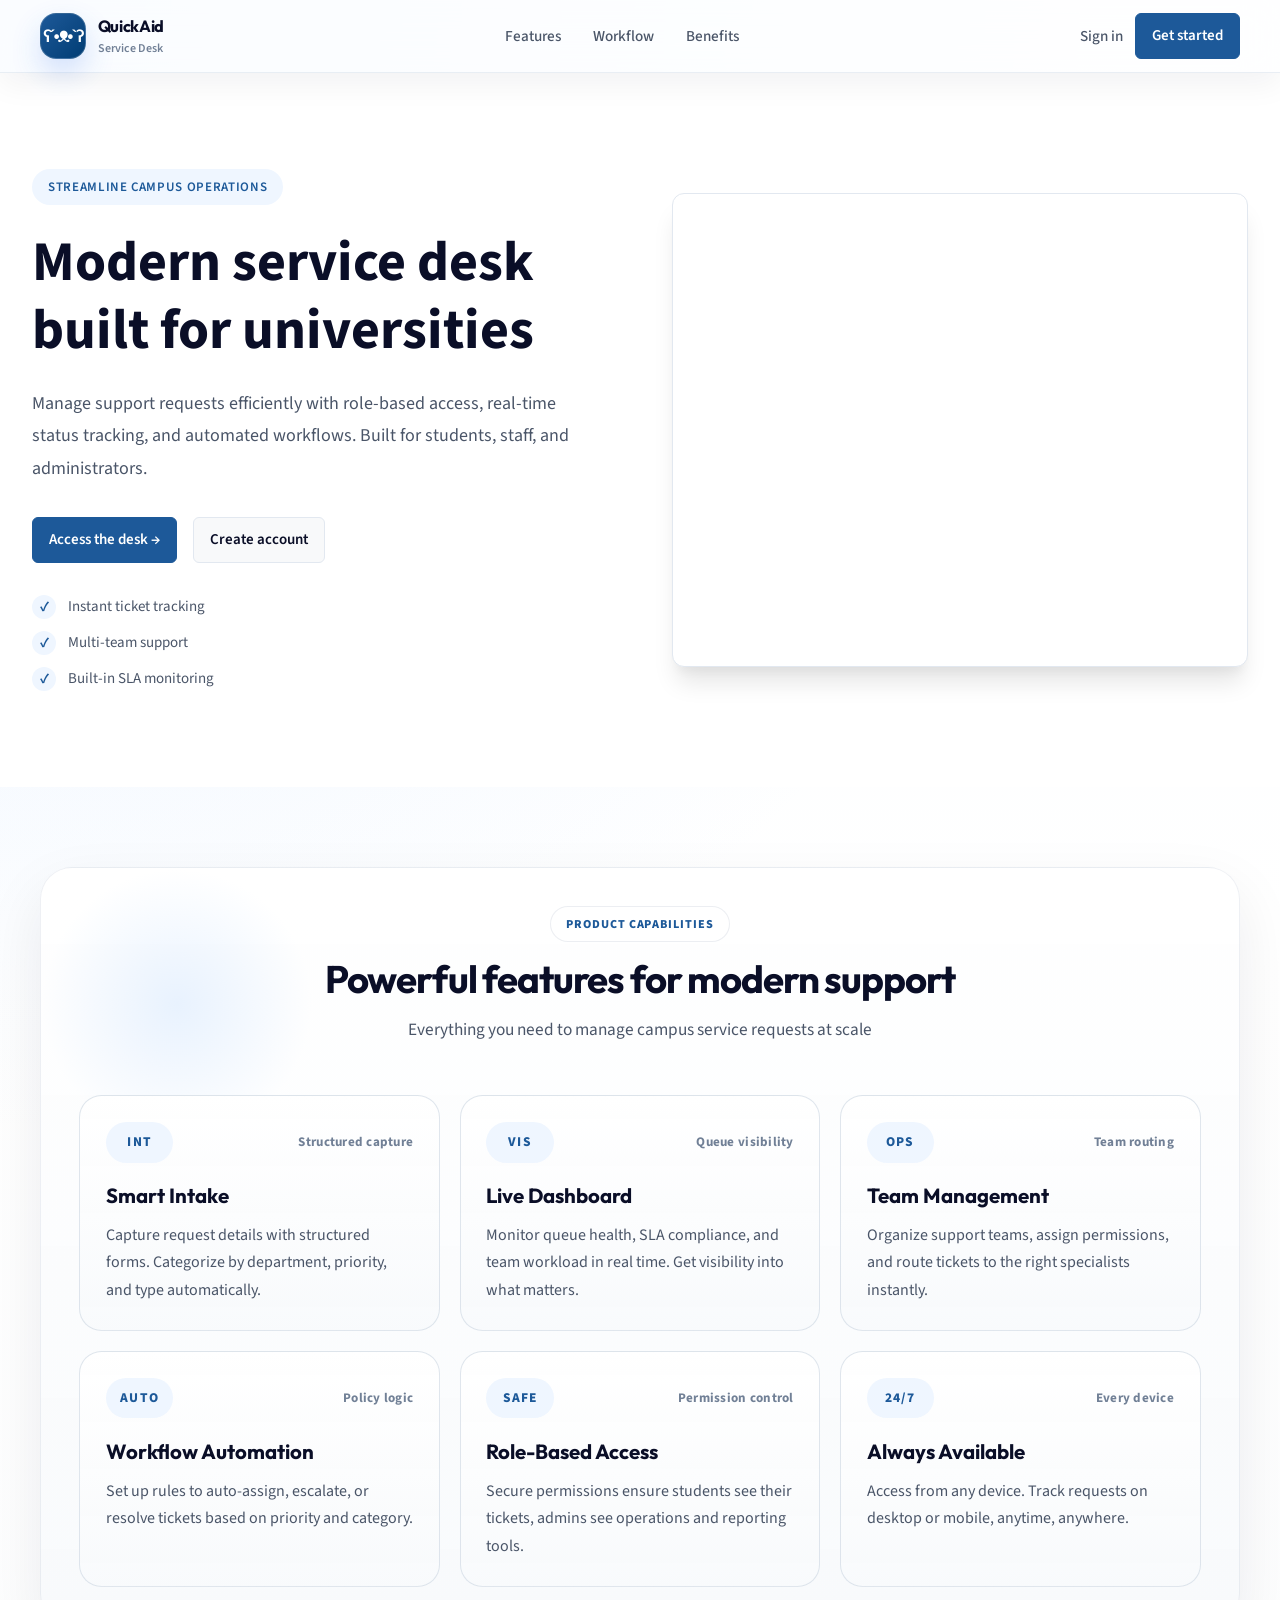
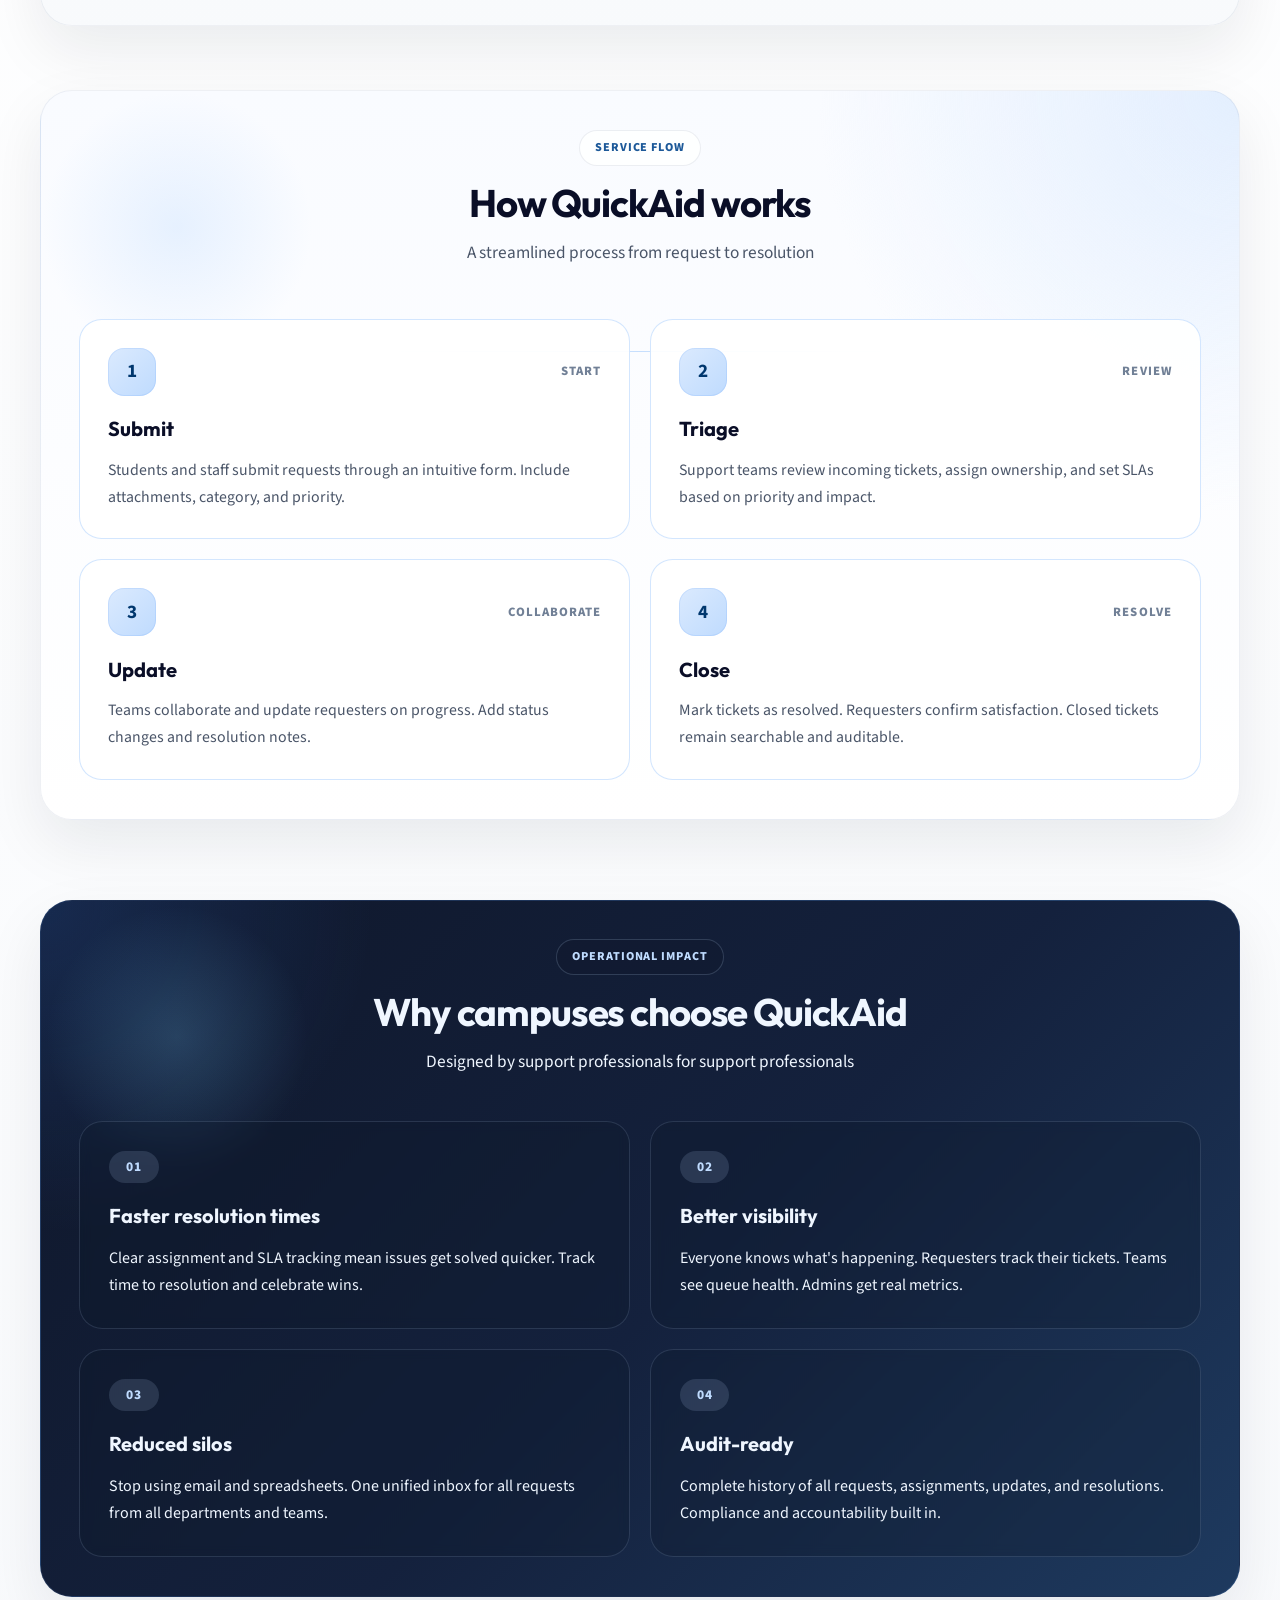
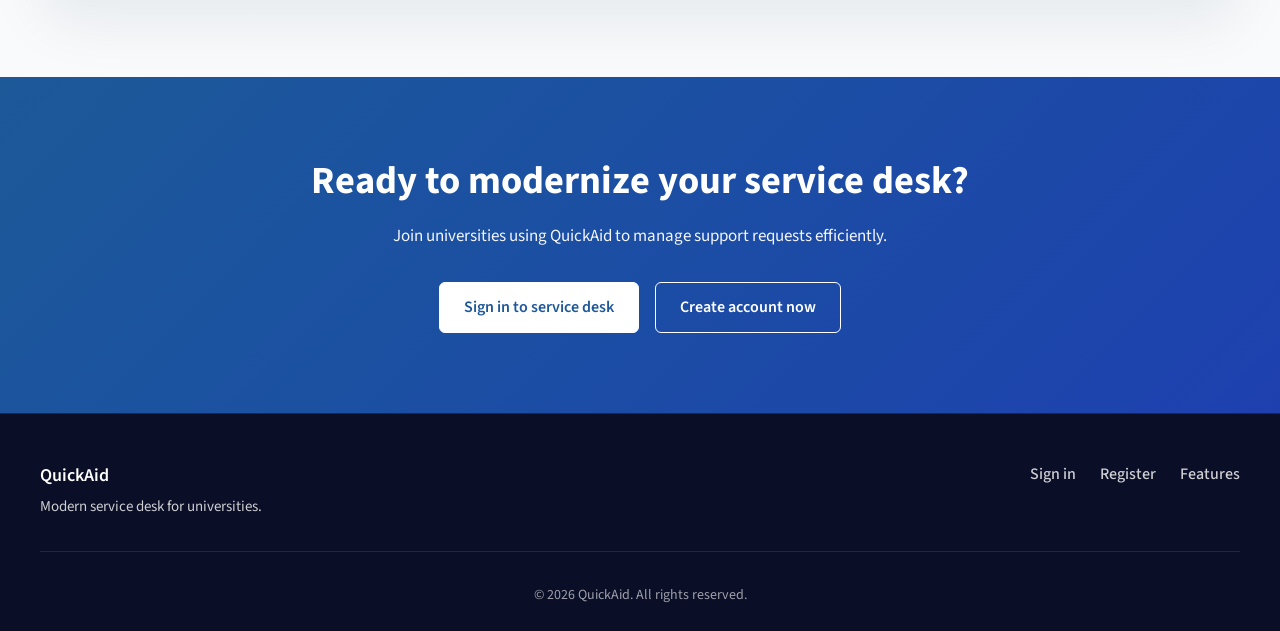
==== frontend/index.html @ eb3c0929 "- Centralized the app branding around one shared bear icon - enhance home UI" ====
<!doctype html>
<html lang="en">
  <head>
    <meta charset="UTF-8" />
    <meta name="viewport" content="width=device-width, initial-scale=1.0" />
    <meta name="description" content="QuickAid - Modern campus service desk platform for request management and support operations." />
    <title>QuickAid - Campus Service Desk Platform</title>
    <link rel="preconnect" href="https://fonts.googleapis.com" />
    <link rel="preconnect" href="https://fonts.gstatic.com" crossorigin />
    <link
      href="https://fonts.googleapis.com/css2?family=Outfit:wght@500;600;700;800&family=Source+Sans+3:wght@400;500;600;700&display=swap"
      rel="stylesheet"
    />
    <link rel="stylesheet" href="./branding.css" />
    <link rel="stylesheet" href="./home.css" />
    <script src="./branding.js" defer></script>
  </head>
  <body class="home-page">
    <a class="skip-link" href="#main-content">Skip to main content</a>

    <header class="home-header">
      <a class="home-brand" href="./index.html" aria-label="QuickAid home">
        <span class="home-logo brand-icon" data-brand-icon aria-hidden="true"></span>
        <div class="brand-text">
          <strong>QuickAid</strong>
          <small>Service Desk</small>
        </div>
      </a>
      <nav class="home-nav" aria-label="Primary navigation">
        <a href="#features">Features</a>
        <a href="#workflow">Workflow</a>
        <a href="#benefits">Benefits</a>
      </nav>
      <div class="home-actions">
        <a class="home-link" href="./login.html">Sign in</a>
        <a class="home-button primary" href="./register.html">Get started</a>
      </div>
    </header>

    <main id="main-content">
      <section class="home-hero">
        <div class="hero-copy">
          <div class="hero-badge">Streamline Campus Operations</div>
          <h1>Modern service desk built for universities</h1>
          <p class="hero-lede">
            Manage support requests efficiently with role-based access, real-time status tracking, and automated workflows. Built for students, staff, and administrators.
          </p>
          <div class="hero-actions">
            <a class="home-button primary" href="./login.html">Access the desk &rarr;</a>
            <a class="home-button secondary" href="./register.html">Create account</a>
          </div>
          <div class="hero-features">
            <div class="feature-chip">
              <span class="chip-icon">&#10003;</span>
              <span>Instant ticket tracking</span>
            </div>
            <div class="feature-chip">
              <span class="chip-icon">&#10003;</span>
              <span>Multi-team support</span>
            </div>
            <div class="feature-chip">
              <span class="chip-icon">&#10003;</span>
              <span>Built-in SLA monitoring</span>
            </div>
          </div>
        </div>

        <div class="hero-visual">
          <div class="dashboard-card" aria-label="QuickAid system introduction">
            <div class="flash-card-stack">
              <article class="flash-card-panel">
                <div class="card-header">
                  <div class="dots">
                    <span></span>
                    <span></span>
                    <span></span>
                  </div>
                  <h3>My Ticket Summary</h3>
                </div>
                <div class="card-body page-summary">
                  <div class="summary-sidebar">
                    <span class="summary-brand-dot"></span>
                    <span class="summary-nav active"></span>
                    <span class="summary-nav"></span>
                    <span class="summary-nav short"></span>
                  </div>
                  <div class="summary-content">
                    <div class="summary-topbar">
                      <div>
                        <span class="summary-kicker">Student panel</span>
                        <strong>My Tickets</strong>
                      </div>
                      <span class="summary-action">+ New Ticket</span>
                    </div>
                    <div class="summary-metrics">
                      <span><b>3</b> Open</span>
                      <span><b>2</b> In Progress</span>
                      <span><b>8</b> Resolved</span>
                    </div>
                    <div class="summary-track-form">
                      <span>student@email.edu</span>
                      <strong>Find Tickets</strong>
                    </div>
                    <div class="summary-filter-row">
                      <span class="summary-search">Search tickets</span>
                      <span class="summary-select">All Categories</span>
                    </div>
                    <div class="summary-tabs">
                      <span class="active">All</span>
                      <span>Open</span>
                      <span>Resolved</span>
                    </div>
                    <div class="summary-split">
                      <div class="summary-list">
                        <div class="summary-ticket active">
                          <span class="ticket-code">QKA-2026-104</span>
                          <strong>Portal login issue</strong>
                          <small>IT Support &middot; High priority</small>
                        </div>
                        <div class="summary-ticket">
                          <span class="ticket-code">QKA-2026-098</span>
                          <strong>Air conditioner not cooling</strong>
                          <small>Operations &middot; In progress</small>
                        </div>
                      </div>
                      <div class="summary-detail">
                        <span class="detail-pill">In Progress</span>
                        <strong>Assigned to IT Support</strong>
                        <div class="detail-progress" aria-hidden="true">
                          <span></span>
                        </div>
                        <div class="detail-meta-preview">
                          <span>Category: IT</span>
                          <span>Updated: Today</span>
                          <span>Priority: High</span>
                        </div>
                      </div>
                    </div>
                  </div>
                </div>
              </article>

              <article class="flash-card-panel">
                <div class="card-header">
                  <div class="dots">
                    <span></span>
                    <span></span>
                    <span></span>
                  </div>
                  <h3>Submit Ticket</h3>
                </div>
                <div class="card-body page-summary submit-summary">
                  <div class="summary-sidebar">
                    <span class="summary-brand-dot"></span>
                    <span class="summary-nav"></span>
                    <span class="summary-nav active"></span>
                    <span class="summary-nav short"></span>
                  </div>
                  <div class="summary-content">
                    <div class="summary-topbar">
                      <div>
                        <span class="summary-kicker">Ticket form</span>
                        <strong>Report a Campus Issue</strong>
                      </div>
                      <span class="summary-action">Draft saved</span>
                    </div>
                    <div class="form-preview-grid">
                      <span class="form-field has-value">Category <b>IT</b></span>
                      <span class="form-field has-value">Request by <b>Student</b></span>
                      <span class="form-field wide has-line">Subject</span>
                      <span class="form-field textarea has-lines">Description</span>
                    </div>
                    <div class="upload-preview">
                      <span class="upload-icon"></span>
                      <div>
                        <strong>Attach image</strong>
                        <p>PNG, JPG, GIF, or WEBP up to 1MB</p>
                      </div>
                    </div>
                    <div class="summary-submit-row">
                      <span>Priority is assigned by admin triage.</span>
                      <strong>Create Ticket</strong>
                    </div>
                  </div>
                </div>
              </article>

              <article class="flash-card-panel">
                <div class="card-header">
                  <div class="dots">
                    <span></span>
                    <span></span>
                    <span></span>
                  </div>
                  <h3>Admin Overview</h3>
                </div>
                <div class="card-body page-summary admin-summary">
                  <div class="summary-sidebar">
                    <span class="summary-brand-dot admin"></span>
                    <span class="summary-nav active"></span>
                    <span class="summary-nav"></span>
                    <span class="summary-nav short"></span>
                  </div>
                  <div class="summary-content">
                    <div class="summary-topbar">
                      <div>
                        <span class="summary-kicker">Admin panel</span>
                        <strong>Operations Overview</strong>
                      </div>
                      <span class="summary-action">Export CSV</span>
                    </div>
                    <div class="summary-metrics admin">
                      <span><b>24</b> Total</span>
                      <span><b>7</b> Urgent</span>
                      <span><b>12</b> Assigned</span>
                    </div>
                    <div class="summary-visual-grid admin-visuals">
                      <div class="visual-widget status-ring" aria-hidden="true">
                        <span></span>
                      </div>
                      <div class="visual-widget activity-bars" aria-hidden="true">
                        <span style="height: 42%"></span>
                        <span style="height: 68%"></span>
                        <span style="height: 54%"></span>
                        <span style="height: 84%"></span>
                        <span style="height: 38%"></span>
                      </div>
                    </div>
                    <div class="admin-chart-row" aria-hidden="true">
                      <span style="width: 72%"></span>
                      <span style="width: 48%"></span>
                      <span style="width: 86%"></span>
                    </div>
                    <div class="admin-board">
                      <div class="admin-column">
                        <span>Queue</span>
                        <strong>Portal access blocked</strong>
                        <small>Requester &middot; IT &middot; High</small>
                      </div>
                      <div class="admin-column">
                        <span>Assignment</span>
                        <strong>Operations Team</strong>
                        <small>Facilities &middot; Medium</small>
                      </div>
                      <div class="admin-column">
                        <span>Status</span>
                        <strong>Resolved today</strong>
                        <small>Finance &middot; Closed</small>
                      </div>
                    </div>
                    <div class="admin-footer-preview">
                      <span>Priority triage</span>
                      <span>Team routing</span>
                      <span>Status updates</span>
                    </div>
                  </div>
                </div>
              </article>
            </div>
          </div>
        </div>
      </section>

      <section class="features-section" id="features">
        <div class="section-shell">
          <div class="section-header">
            <span class="section-kicker">Product Capabilities</span>
            <h2>Powerful features for modern support</h2>
            <p>Everything you need to manage campus service requests at scale</p>
          </div>

          <div class="features-grid">
            <article class="feature-card">
              <div class="feature-card-top">
                <span class="feature-icon" aria-hidden="true">INT</span>
                <span class="feature-meta">Structured capture</span>
              </div>
              <h3>Smart Intake</h3>
              <p>Capture request details with structured forms. Categorize by department, priority, and type automatically.</p>
            </article>
            <article class="feature-card">
              <div class="feature-card-top">
                <span class="feature-icon" aria-hidden="true">VIS</span>
                <span class="feature-meta">Queue visibility</span>
              </div>
              <h3>Live Dashboard</h3>
              <p>Monitor queue health, SLA compliance, and team workload in real time. Get visibility into what matters.</p>
            </article>
            <article class="feature-card">
              <div class="feature-card-top">
                <span class="feature-icon" aria-hidden="true">OPS</span>
                <span class="feature-meta">Team routing</span>
              </div>
              <h3>Team Management</h3>
              <p>Organize support teams, assign permissions, and route tickets to the right specialists instantly.</p>
            </article>
            <article class="feature-card">
              <div class="feature-card-top">
                <span class="feature-icon" aria-hidden="true">AUTO</span>
                <span class="feature-meta">Policy logic</span>
              </div>
              <h3>Workflow Automation</h3>
              <p>Set up rules to auto-assign, escalate, or resolve tickets based on priority and category.</p>
            </article>
            <article class="feature-card">
              <div class="feature-card-top">
                <span class="feature-icon" aria-hidden="true">SAFE</span>
                <span class="feature-meta">Permission control</span>
              </div>
              <h3>Role-Based Access</h3>
              <p>Secure permissions ensure students see their tickets, admins see operations and reporting tools.</p>
            </article>
            <article class="feature-card">
              <div class="feature-card-top">
                <span class="feature-icon" aria-hidden="true">24/7</span>
                <span class="feature-meta">Every device</span>
              </div>
              <h3>Always Available</h3>
              <p>Access from any device. Track requests on desktop or mobile, anytime, anywhere.</p>
            </article>
          </div>
        </div>
      </section>

      <section class="workflow-section" id="workflow">
        <div class="section-shell section-shell-bright">
          <div class="section-header">
            <span class="section-kicker">Service Flow</span>
            <h2>How QuickAid works</h2>
            <p>A streamlined process from request to resolution</p>
          </div>

          <div class="workflow-grid">
            <article class="workflow-step">
              <div class="workflow-step-top">
                <div class="step-number">1</div>
                <span class="step-kicker">Start</span>
              </div>
              <h3>Submit</h3>
              <p>Students and staff submit requests through an intuitive form. Include attachments, category, and priority.</p>
            </article>
            <article class="workflow-step">
              <div class="workflow-step-top">
                <div class="step-number">2</div>
                <span class="step-kicker">Review</span>
              </div>
              <h3>Triage</h3>
              <p>Support teams review incoming tickets, assign ownership, and set SLAs based on priority and impact.</p>
            </article>
            <article class="workflow-step">
              <div class="workflow-step-top">
                <div class="step-number">3</div>
                <span class="step-kicker">Collaborate</span>
              </div>
              <h3>Update</h3>
              <p>Teams collaborate and update requesters on progress. Add status changes and resolution notes.</p>
            </article>
            <article class="workflow-step">
              <div class="workflow-step-top">
                <div class="step-number">4</div>
                <span class="step-kicker">Resolve</span>
              </div>
              <h3>Close</h3>
              <p>Mark tickets as resolved. Requesters confirm satisfaction. Closed tickets remain searchable and auditable.</p>
            </article>
          </div>
        </div>
      </section>

      <section class="benefits-section" id="benefits">
        <div class="section-shell section-shell-dark">
          <div class="section-header benefits-header">
            <span class="section-kicker">Operational Impact</span>
            <h2>Why campuses choose QuickAid</h2>
            <p>Designed by support professionals for support professionals</p>
          </div>

          <div class="benefits-grid">
            <article class="benefit-item">
              <span class="benefit-marker">01</span>
              <h3>Faster resolution times</h3>
              <p>Clear assignment and SLA tracking mean issues get solved quicker. Track time to resolution and celebrate wins.</p>
            </article>
            <article class="benefit-item">
              <span class="benefit-marker">02</span>
              <h3>Better visibility</h3>
              <p>Everyone knows what&apos;s happening. Requesters track their tickets. Teams see queue health. Admins get real metrics.</p>
            </article>
            <article class="benefit-item">
              <span class="benefit-marker">03</span>
              <h3>Reduced silos</h3>
              <p>Stop using email and spreadsheets. One unified inbox for all requests from all departments and teams.</p>
            </article>
            <article class="benefit-item">
              <span class="benefit-marker">04</span>
              <h3>Audit-ready</h3>
              <p>Complete history of all requests, assignments, updates, and resolutions. Compliance and accountability built in.</p>
            </article>
          </div>
        </div>
      </section>

      <section class="cta-section">
        <div class="cta-content">
          <h2>Ready to modernize your service desk?</h2>
          <p>Join universities using QuickAid to manage support requests efficiently.</p>
          <div class="cta-actions">
            <a class="home-button primary large" href="./login.html">Sign in to service desk</a>
            <a class="home-button secondary large" href="./register.html">Create account now</a>
          </div>
        </div>
      </section>
    </main>

    <footer class="home-footer">
      <div class="footer-content">
        <div class="footer-brand">
          <strong>QuickAid</strong>
          <p>Modern service desk for universities.</p>
        </div>
        <div class="footer-links">
          <a href="./login.html">Sign in</a>
          <a href="./register.html">Register</a>
          <a href="#features">Features</a>
        </div>
      </div>
      <div class="footer-bottom">
        <p>&copy; 2026 QuickAid. All rights reserved.</p>
      </div>
    </footer>
  </body>
</html>
---- frontend/branding.css ----
:root {
  --brand-icon-box-size: 2.75rem;
  --brand-icon-radius: 0.95rem;
  --brand-icon-padding-inline: 0.34rem;
  --brand-icon-glyph-size: 1.02rem;
  --brand-icon-letter-spacing: -0.09em;
  --brand-icon-background: linear-gradient(135deg, oklch(46% 0.12 253) 0%, oklch(36% 0.11 253) 100%);
  --brand-icon-color: #ffffff;
  --brand-icon-border: 1px solid rgba(255, 255, 255, 0.18);
  --brand-icon-shadow: 0 14px 30px rgba(37, 99, 235, 0.2);
}

.brand-icon {
  width: var(--brand-icon-box-size);
  height: var(--brand-icon-box-size);
  min-width: var(--brand-icon-box-size);
  display: inline-flex;
  align-items: center;
  justify-content: center;
  padding-inline: var(--brand-icon-padding-inline);
  border-radius: var(--brand-icon-radius);
  border: var(--brand-icon-border);
  background: var(--brand-icon-background);
  box-shadow: var(--brand-icon-shadow);
  color: var(--brand-icon-color);
  font-family: "Segoe UI", "Trebuchet MS", sans-serif;
  font-size: var(--brand-icon-glyph-size);
  font-weight: 700;
  line-height: 1;
  letter-spacing: var(--brand-icon-letter-spacing);
  text-align: center;
  white-space: nowrap;
  user-select: none;
  flex-shrink: 0;
}
---- frontend/home.css ----
:root {
  --bg-primary: #ffffff;
  --bg-secondary: #f8f9fa;
  --bg-tertiary: #f0f1f3;
  --text-primary: #0a0e27;
  --text-secondary: #4a5568;
  --text-tertiary: #718096;
  --border-color: #e2e8f0;
  --primary: oklch(46% 0.12 253);
  --primary-dark: oklch(34% 0.11 253);
  --primary-light: #eff6ff;
  --success: #059669;
  --warning: #f59e0b;
  --error: #dc2626;
  --shadow-sm: 0 1px 2px 0 rgba(0, 0, 0, 0.05);
  --shadow-md: 0 4px 6px -1px rgba(0, 0, 0, 0.1), 0 2px 4px -1px rgba(0, 0, 0, 0.06);
  --shadow-lg: 0 10px 15px -3px rgba(0, 0, 0, 0.1), 0 4px 6px -2px rgba(0, 0, 0, 0.05);
  --shadow-xl: 0 20px 25px -5px rgba(0, 0, 0, 0.1), 0 10px 10px -5px rgba(0, 0, 0, 0.04);
  --section-shell-border: rgba(148, 163, 184, 0.16);
  --section-shell-shadow: 0 24px 60px rgba(15, 23, 42, 0.08);
  --spacing: 1rem;
}

* {
  margin: 0;
  padding: 0;
  box-sizing: border-box;
}

html {
  scroll-behavior: smooth;
  -webkit-font-smoothing: antialiased;
  -moz-osx-font-smoothing: grayscale;
}

body {
  font-family: "Source Sans 3", "Segoe UI", sans-serif;
  background:
    radial-gradient(circle at top left, rgba(191, 219, 254, 0.34), transparent 28%),
    linear-gradient(180deg, #f8fbff 0%, #ffffff 24%, #f7f9fc 100%);
  color: var(--text-primary);
  line-height: 1.6;
  overflow-x: hidden;
}

a {
  color: inherit;
  text-decoration: none;
}

/* Skip Link */
.skip-link {
  position: absolute;
  left: -999px;
  top: 0.75rem;
  z-index: 100;
  min-height: 44px;
  display: inline-flex;
  align-items: center;
  padding: 0.65rem 0.9rem;
  background: var(--bg-primary);
  border: 1px solid var(--border-color);
  border-radius: 6px;
  color: var(--primary);
  font-weight: 600;
}

.skip-link:focus-visible {
  left: 0.75rem;
  outline: 3px solid var(--primary);
  outline-offset: 3px;
}

/* Focus States */
a:focus-visible,
button:focus-visible {
  outline: 3px solid var(--primary);
  outline-offset: 3px;
}

button,
a {
  touch-action: manipulation;
}

/* Header */
.home-header {
  position: sticky;
  top: 0;
  z-index: 50;
  min-height: 72px;
  padding: 0.8rem max(1.25rem, calc((100vw - 1200px) / 2));
  display: grid;
  grid-template-columns: auto 1fr auto;
  gap: 2rem;
  align-items: center;
  border-bottom: 1px solid rgba(226, 232, 240, 0.75);
  background: rgba(255, 255, 255, 0.8);
  backdrop-filter: blur(18px);
  box-shadow: 0 12px 30px rgba(15, 23, 42, 0.05);
}

.home-brand {
  display: flex;
  align-items: center;
  gap: 0.75rem;
  min-width: 0;
  text-decoration: none;
  font-weight: 600;
}

.home-logo {
  --brand-icon-box-size: 2.85rem;
  --brand-icon-radius: 1rem;
  --brand-icon-glyph-size: 1.03rem;
  --brand-icon-padding-inline: 0.32rem;
}

.brand-text strong {
  display: block;
  font-family: "Outfit", "Segoe UI", sans-serif;
  font-size: 1.02rem;
  font-weight: 700;
  letter-spacing: -0.02em;
}

.brand-text small {
  display: block;
  font-size: 0.75rem;
  color: var(--text-tertiary);
  font-weight: 600;
}

.home-nav {
  display: flex;
  gap: 2rem;
  justify-content: center;
}

.home-nav a {
  color: var(--text-secondary);
  font-weight: 500;
  font-size: 0.95rem;
  transition: color 200ms ease;
}

.home-nav a:hover {
  color: var(--primary);
}

.home-actions {
  display: flex;
  align-items: center;
  gap: 0.75rem;
  justify-content: flex-end;
}

.home-link {
  color: var(--text-secondary);
  font-weight: 500;
  font-size: 0.95rem;
  transition: color 200ms ease;
}

.home-link:hover {
  color: var(--primary);
}

/* Buttons */
.home-button {
  min-height: 40px;
  display: inline-flex;
  align-items: center;
  justify-content: center;
  padding: 0.625rem 1rem;
  border: 1px solid transparent;
  border-radius: 6px;
  font-weight: 600;
  font-size: 0.9375rem;
  cursor: pointer;
  transition: all 200ms ease;
  text-decoration: none;
}

.home-button:hover {
  transform: translateY(-2px);
}

.home-button.primary {
  background: var(--primary);
  color: #ffffff;
  border-color: var(--primary);
}

.home-button.primary:hover {
  background: var(--primary-dark);
  border-color: var(--primary-dark);
  box-shadow: var(--shadow-lg);
}

.home-button.secondary {
  background: var(--bg-secondary);
  color: var(--text-primary);
  border-color: var(--border-color);
}

.home-button.secondary:hover {
  background: var(--bg-tertiary);
  box-shadow: var(--shadow-md);
}

.home-button.large {
  min-height: 48px;
  padding: 0.75rem 1.5rem;
  font-size: 1rem;
}

/* Main Content */
.home-page main {
  max-width: 100%;
}

/* Hero Section */
.home-hero {
  max-width: 100%;
  padding: 6rem 2rem;
  display: grid;
  grid-template-columns: 1fr 1fr;
  gap: 4rem;
  align-items: center;
  background: var(--bg-primary);
}

.hero-copy {
  max-width: 600px;
}

.hero-badge {
  display: inline-block;
  padding: 0.5rem 1rem;
  border-radius: 20px;
  background: var(--primary-light);
  color: var(--primary);
  font-size: 0.8125rem;
  font-weight: 600;
  text-transform: uppercase;
  letter-spacing: 0.05em;
  margin-bottom: 1.5rem;
}

.hero-copy h1 {
  font-size: clamp(2.25rem, 5vw, 3.5rem);
  font-weight: 700;
  line-height: 1.2;
  margin-bottom: 1.5rem;
  color: var(--text-primary);
}

.hero-lede {
  font-size: 1.125rem;
  color: var(--text-secondary);
  line-height: 1.8;
  margin-bottom: 2rem;
  max-width: 550px;
}

.hero-actions {
  display: flex;
  gap: 1rem;
  margin-bottom: 2rem;
}

.hero-features {
  display: grid;
  gap: 0.75rem;
  margin-top: 2rem;
}

.feature-chip {
  display: flex;
  align-items: center;
  gap: 0.75rem;
  font-size: 0.9375rem;
  color: var(--text-secondary);
}

.chip-icon {
  display: flex;
  align-items: center;
  justify-content: center;
  width: 24px;
  height: 24px;
  border-radius: 50%;
  background: var(--primary-light);
  color: var(--primary);
  font-weight: 700;
  font-size: 0.875rem;
  flex-shrink: 0;
}

/* Dashboard Card (Hero Visual) */
.hero-visual {
  position: relative;
}

.dashboard-card {
  position: relative;
  min-height: 474px;
  background: var(--bg-primary);
  border: 1px solid var(--border-color);
  border-radius: 12px;
  overflow: hidden;
  box-shadow: var(--shadow-xl);
}

.flash-card-stack {
  position: absolute;
  inset: 0;
}

.flash-card-panel {
  position: absolute;
  inset: 0;
  display: flex;
  flex-direction: column;
  overflow: hidden;
  background: var(--bg-primary);
  transform-origin: center;
  opacity: 0;
  pointer-events: none;
  transform: translateX(42px);
  animation: dashboardCardDeck 12s infinite;
  animation-timing-function: cubic-bezier(0.22, 1, 0.36, 1);
}

.flash-card-panel:nth-child(2) {
  animation-delay: 4s;
}

.flash-card-panel:nth-child(3) {
  animation-delay: 8s;
}

@keyframes dashboardCardDeck {
  0% {
    opacity: 0;
    transform: translateX(42px);
  }

  8%,
  28% {
    opacity: 1;
    transform: translateX(0);
  }

  36% {
    opacity: 0;
    transform: translateX(-42px);
  }

  100% {
    opacity: 0;
    transform: translateX(-42px);
  }
}

.card-header {
  background: var(--bg-secondary);
  border-bottom: 1px solid var(--border-color);
  padding: 1rem;
  display: flex;
  align-items: center;
  gap: 0.75rem;
}

.dots {
  display: flex;
  gap: 0.5rem;
}

.dots span {
  width: 8px;
  height: 8px;
  border-radius: 50%;
  background: #cbd5e0;
}

.card-header h3 {
  margin-left: auto;
  font-size: 0.9375rem;
  font-weight: 600;
  color: var(--text-primary);
}

.card-body {
  flex: 1;
  padding: 1.5rem;
}

.page-summary {
  display: grid;
  grid-template-columns: 72px 1fr;
  gap: 1rem;
  background: #f8fafc;
}

.summary-sidebar {
  min-height: 354px;
  display: flex;
  flex-direction: column;
  align-items: center;
  gap: 0.85rem;
  padding: 1rem 0.6rem;
  border: 1px solid var(--border-color);
  border-radius: 10px;
  background: #ffffff;
}

.summary-brand-dot {
  width: 34px;
  height: 34px;
  border-radius: 8px;
  background: var(--primary);
  box-shadow: 0 8px 18px rgba(37, 99, 235, 0.24);
}

.summary-brand-dot.admin {
  background: var(--success);
  box-shadow: 0 8px 18px rgba(5, 150, 105, 0.22);
}

.summary-nav {
  width: 34px;
  height: 8px;
  border-radius: 999px;
  background: #dbe3ef;
}

.summary-nav.active {
  background: var(--primary);
}

.summary-nav.short {
  width: 22px;
}

.summary-content {
  min-width: 0;
  display: flex;
  flex-direction: column;
  gap: 0.85rem;
}

.summary-topbar {
  display: flex;
  justify-content: space-between;
  align-items: flex-start;
  gap: 1rem;
}

.summary-topbar strong,
.upload-preview strong,
.summary-ticket strong,
.summary-detail strong,
.admin-column strong {
  display: block;
  color: var(--text-primary);
  font-size: 0.95rem;
  line-height: 1.25;
}

.summary-kicker {
  display: block;
  color: var(--text-tertiary);
  font-size: 0.68rem;
  font-weight: 800;
  letter-spacing: 0.08em;
  line-height: 1.3;
  text-transform: uppercase;
}

.summary-action {
  flex-shrink: 0;
  padding: 0.35rem 0.6rem;
  border-radius: 6px;
  background: var(--primary);
  color: #ffffff;
  font-size: 0.72rem;
  font-weight: 700;
  line-height: 1.2;
}

.summary-metrics {
  display: grid;
  grid-template-columns: repeat(3, 1fr);
  gap: 0.65rem;
}

.summary-metrics span {
  min-width: 0;
  padding: 0.65rem;
  border: 1px solid var(--border-color);
  border-radius: 8px;
  background: #ffffff;
  color: var(--text-tertiary);
  font-size: 0.72rem;
  font-weight: 700;
  line-height: 1.25;
}

.summary-metrics b {
  display: block;
  color: var(--text-primary);
  font-size: 1.25rem;
  line-height: 1.1;
}

.summary-track-form {
  display: grid;
  grid-template-columns: minmax(0, 1fr) auto;
  gap: 0.6rem;
}

.summary-track-form span,
.summary-track-form strong {
  min-height: 38px;
  display: flex;
  align-items: center;
  border-radius: 8px;
  font-size: 0.75rem;
  font-weight: 700;
  line-height: 1.2;
}

.summary-track-form span {
  padding: 0 0.75rem;
  border: 1px solid var(--border-color);
  background: #ffffff;
  color: var(--text-tertiary);
}

.summary-track-form strong {
  justify-content: center;
  padding: 0 0.8rem;
  background: var(--primary);
  color: #ffffff;
}

.summary-visual-grid {
  display: grid;
  grid-template-columns: 0.85fr 1.15fr;
  gap: 0.75rem;
}

.visual-widget {
  min-height: 90px;
  border: 1px solid var(--border-color);
  border-radius: 10px;
  background: #ffffff;
}

.status-ring {
  display: grid;
  place-items: center;
}

.status-ring span {
  width: 58px;
  height: 58px;
  border-radius: 50%;
  background:
    radial-gradient(circle, #ffffff 43%, transparent 45%),
    conic-gradient(var(--primary) 0 58%, #f59e0b 58% 78%, #e5e7eb 78% 100%);
  box-shadow: inset 0 0 0 1px rgba(0, 0, 0, 0.04);
}

.activity-bars {
  display: flex;
  align-items: end;
  gap: 0.42rem;
  padding: 0.85rem;
}

.activity-bars span {
  flex: 1;
  min-height: 20px;
  border-radius: 999px 999px 3px 3px;
  background: linear-gradient(180deg, #3b82f6 0%, #bfdbfe 100%);
}

.summary-filter-row {
  display: grid;
  grid-template-columns: 1.4fr 1fr;
  gap: 0.65rem;
}

.summary-search,
.summary-select {
  padding: 0.62rem 0.7rem;
  border: 1px solid var(--border-color);
  border-radius: 8px;
  background: #ffffff;
  color: var(--text-tertiary);
  font-size: 0.75rem;
  font-weight: 600;
}

.summary-tabs {
  display: flex;
  gap: 0.5rem;
}

.summary-tabs span {
  padding: 0.35rem 0.65rem;
  border: 1px solid var(--border-color);
  border-radius: 999px;
  background: #ffffff;
  color: var(--text-secondary);
  font-size: 0.72rem;
  font-weight: 700;
}

.summary-tabs .active {
  border-color: #bfdbfe;
  background: var(--primary-light);
  color: var(--primary);
}

.summary-split {
  display: grid;
  grid-template-columns: minmax(0, 1.1fr) minmax(150px, 0.9fr);
  gap: 0.75rem;
}

.summary-list {
  display: grid;
  gap: 0.65rem;
}

.summary-ticket,
.summary-detail,
.upload-preview,
.admin-column {
  padding: 0.75rem;
  border: 1px solid var(--border-color);
  border-radius: 8px;
  background: #ffffff;
}

.summary-ticket.active {
  border-color: #bfdbfe;
  background: #eff6ff;
}

.ticket-code,
.detail-pill,
.admin-column span {
  display: block;
  color: var(--primary);
  font-size: 0.68rem;
  font-weight: 800;
  letter-spacing: 0.06em;
  line-height: 1.3;
  text-transform: uppercase;
}

.summary-ticket small,
.summary-detail p,
.upload-preview p,
.admin-column small,
.summary-submit-row span,
.admin-footer-preview span {
  color: var(--text-secondary);
  font-size: 0.72rem;
  line-height: 1.35;
}

.detail-pill {
  width: max-content;
  margin-bottom: 0.6rem;
  padding: 0.25rem 0.5rem;
  border-radius: 999px;
  background: #fef3c7;
  color: #92400e;
}

.detail-progress {
  height: 8px;
  margin: 0.7rem 0 0.55rem;
  overflow: hidden;
  border-radius: 999px;
  background: #e5e7eb;
}

.detail-progress span {
  display: block;
  width: 68%;
  height: 100%;
  border-radius: inherit;
  background: linear-gradient(90deg, var(--primary), #38bdf8);
}

.detail-meta-preview {
  display: grid;
  gap: 0.38rem;
}

.detail-meta-preview span {
  padding: 0.38rem 0.5rem;
  border-radius: 6px;
  background: #f8fafc;
  color: var(--text-secondary);
  font-size: 0.7rem;
  font-weight: 700;
  line-height: 1.2;
}

.form-preview-grid {
  display: grid;
  grid-template-columns: repeat(2, minmax(0, 1fr));
  gap: 0.7rem;
}

.form-field {
  min-height: 48px;
  position: relative;
  display: flex;
  align-items: center;
  justify-content: space-between;
  gap: 0.65rem;
  padding: 0.72rem;
  border: 1px solid var(--border-color);
  border-radius: 8px;
  background: #ffffff;
  color: var(--text-tertiary);
  font-size: 0.76rem;
  font-weight: 700;
}

.form-field b {
  min-width: 54px;
  padding: 0.2rem 0.4rem;
  border-radius: 999px;
  background: var(--primary-light);
  color: var(--primary);
  font-size: 0.68rem;
  text-align: center;
}

.form-field.wide,
.form-field.textarea {
  grid-column: 1 / -1;
}

.form-field.has-line::after,
.form-field.has-lines::before,
.form-field.has-lines::after {
  content: "";
  position: absolute;
  left: 5.6rem;
  right: 0.75rem;
  height: 8px;
  border-radius: 999px;
  background: #dbe3ef;
}

.form-field.has-line::after {
  top: 50%;
  transform: translateY(-50%);
}

.form-field.has-lines::before {
  top: 2.6rem;
}

.form-field.has-lines::after {
  top: 4rem;
  right: 4rem;
}

.form-field.textarea {
  min-height: 86px;
  align-items: flex-start;
}

.upload-preview {
  display: flex;
  align-items: center;
  gap: 0.75rem;
  background: #fffbeb;
  border-color: #fef3c7;
}

.upload-icon {
  width: 34px;
  height: 34px;
  flex-shrink: 0;
  border-radius: 8px;
  background:
    linear-gradient(#f59e0b, #f59e0b) center 10px / 15px 2px no-repeat,
    linear-gradient(#f59e0b, #f59e0b) center 16px / 20px 2px no-repeat,
    #ffffff;
}

.summary-submit-row {
  display: flex;
  justify-content: space-between;
  align-items: center;
  gap: 1rem;
}

.summary-submit-row strong {
  flex-shrink: 0;
  padding: 0.55rem 0.8rem;
  border-radius: 7px;
  background: var(--primary);
  color: #ffffff;
  font-size: 0.78rem;
}

.summary-metrics.admin span {
  border-color: #bbf7d0;
  background: #f0fdf4;
}

.admin-visuals .status-ring span {
  background:
    radial-gradient(circle, #ffffff 43%, transparent 45%),
    conic-gradient(var(--success) 0 52%, #f59e0b 52% 74%, #e5e7eb 74% 100%);
}

.admin-visuals .activity-bars span {
  background: linear-gradient(180deg, var(--success) 0%, #bbf7d0 100%);
}

.admin-chart-row {
  display: grid;
  gap: 0.52rem;
  padding: 0.8rem;
  border: 1px solid #bbf7d0;
  border-radius: 10px;
  background: #ffffff;
}

.admin-chart-row span {
  height: 9px;
  border-radius: 999px;
  background: linear-gradient(90deg, var(--success), #86efac);
}

.admin-board {
  display: grid;
  grid-template-columns: repeat(3, 1fr);
  gap: 0.7rem;
}

.admin-column {
  min-height: 118px;
}

.admin-footer-preview {
  display: grid;
  grid-template-columns: repeat(3, 1fr);
  gap: 0.6rem;
}

.admin-footer-preview span {
  padding: 0.55rem;
  border-radius: 8px;
  background: #ffffff;
  border: 1px solid var(--border-color);
  font-weight: 700;
  text-align: center;
}

@media (prefers-reduced-motion: reduce) {
  .flash-card-panel {
    animation: none;
    opacity: 0;
    transform: none;
  }

  .flash-card-panel:first-child {
    opacity: 1;
  }
}

.stats-grid {
  display: grid;
  grid-template-columns: repeat(3, 1fr);
  gap: 1rem;
  margin-bottom: 1.5rem;
}

.stat {
  background: var(--bg-secondary);
  padding: 1rem;
  border-radius: 8px;
  border: 1px solid var(--border-color);
}

.stat-label {
  display: block;
  font-size: 0.75rem;
  color: var(--text-tertiary);
  font-weight: 600;
  text-transform: uppercase;
  letter-spacing: 0.05em;
  margin-bottom: 0.5rem;
}

.stat-value {
  display: block;
  font-size: 1.75rem;
  font-weight: 700;
  color: var(--text-primary);
}

.ticket-list {
  display: flex;
  flex-direction: column;
  gap: 0.75rem;
}

.ticket-item {
  display: flex;
  justify-content: space-between;
  align-items: center;
  padding: 1rem;
  border: 1px solid var(--border-color);
  border-radius: 8px;
  background: var(--bg-secondary);
  transition: all 200ms ease;
}

.ticket-item.high-priority {
  border-color: #fee2e2;
  background: #fef2f2;
}

.ticket-item.medium-priority {
  border-color: #fef3c7;
  background: #fffbeb;
}

.ticket-info {
  display: flex;
  flex-direction: column;
  gap: 0.25rem;
  min-width: 0;
}

.ticket-id {
  font-size: 0.8125rem;
  font-weight: 700;
  color: var(--primary);
}

.ticket-title {
  font-size: 0.9375rem;
  font-weight: 500;
  color: var(--text-secondary);
  overflow: hidden;
  text-overflow: ellipsis;
  white-space: nowrap;
}

.priority-badge {
  font-size: 0.75rem;
  font-weight: 700;
  padding: 0.25rem 0.625rem;
  border-radius: 4px;
  background: #e5e7eb;
  color: var(--text-primary);
  white-space: nowrap;
  flex-shrink: 0;
}

.priority-badge.high {
  background: #fecaca;
  color: #991b1b;
}

.priority-badge.medium {
  background: #fcd34d;
  color: #92400e;
}

/* Section Headers */
.section-header {
  text-align: center;
  margin-bottom: 3.25rem;
}

.section-kicker {
  display: inline-flex;
  align-items: center;
  justify-content: center;
  margin-bottom: 1rem;
  padding: 0.45rem 0.9rem;
  border-radius: 999px;
  border: 1px solid rgba(148, 163, 184, 0.18);
  background: rgba(255, 255, 255, 0.82);
  color: var(--primary);
  font-size: 0.76rem;
  font-weight: 800;
  letter-spacing: 0.08em;
  text-transform: uppercase;
}

.section-header h2 {
  font-family: "Outfit", "Segoe UI", sans-serif;
  font-size: clamp(2rem, 3vw, 2.8rem);
  font-weight: 700;
  line-height: 1.12;
  letter-spacing: -0.03em;
  margin-bottom: 0.9rem;
  color: var(--text-primary);
}

.section-header p {
  font-size: 1.08rem;
  color: var(--text-secondary);
  max-width: 42rem;
  margin: 0 auto;
}

/* Features Section */
.features-section {
  padding: 5rem 2rem 2rem;
}

.section-shell {
  position: relative;
  max-width: 1200px;
  margin: 0 auto;
  padding: clamp(2rem, 3vw, 3rem);
  overflow: hidden;
  border: 1px solid var(--section-shell-border);
  border-radius: 2rem;
  background:
    linear-gradient(180deg, rgba(255, 255, 255, 0.96) 0%, rgba(248, 250, 252, 0.98) 100%);
  box-shadow: var(--section-shell-shadow);
}

.section-shell::before {
  content: "";
  position: absolute;
  inset: 0 auto auto 0;
  width: 17rem;
  height: 17rem;
  border-radius: 50%;
  background: radial-gradient(circle, rgba(191, 219, 254, 0.34) 0%, transparent 70%);
  pointer-events: none;
}

.section-shell-bright {
  background:
    radial-gradient(circle at top right, rgba(219, 234, 254, 0.72), transparent 30%),
    linear-gradient(180deg, #f9fbff 0%, #ffffff 100%);
}

.section-shell-dark {
  border-color: rgba(96, 165, 250, 0.12);
  background:
    radial-gradient(circle at top left, rgba(59, 130, 246, 0.18), transparent 24%),
    linear-gradient(135deg, #0f172a 0%, #14213d 54%, #1e3a5f 100%);
}

.section-shell-dark::before {
  background: radial-gradient(circle, rgba(125, 211, 252, 0.18) 0%, transparent 68%);
}

.section-shell-dark .section-kicker {
  border-color: rgba(191, 219, 254, 0.18);
  background: rgba(15, 23, 42, 0.28);
  color: #bfdbfe;
}

.section-shell-dark .section-header h2,
.section-shell-dark .section-header p,
.section-shell-dark .benefit-item h3,
.section-shell-dark .benefit-item p {
  color: #eff6ff;
}

.features-grid {
  display: grid;
  grid-template-columns: repeat(3, minmax(0, 1fr));
  gap: 1.25rem;
}

.feature-card {
  position: relative;
  min-height: 100%;
  padding: 1.6rem;
  border-radius: 1.4rem;
  border: 1px solid rgba(203, 213, 225, 0.6);
  background:
    linear-gradient(180deg, rgba(255, 255, 255, 0.98) 0%, rgba(248, 250, 252, 0.96) 100%);
  transition: transform 220ms ease, border-color 220ms ease, box-shadow 220ms ease;
}

.feature-card:hover {
  transform: translateY(-6px);
  border-color: rgba(96, 165, 250, 0.34);
  box-shadow: 0 24px 38px rgba(15, 23, 42, 0.1);
}

.feature-card-top {
  display: flex;
  align-items: center;
  justify-content: space-between;
  gap: 1rem;
  margin-bottom: 1.35rem;
}

.feature-icon {
  min-width: 4.2rem;
  min-height: 2.55rem;
  display: inline-flex;
  align-items: center;
  justify-content: center;
  padding: 0.45rem 0.8rem;
  border-radius: 999px;
  background: var(--primary-light);
  color: var(--primary);
  font-size: 0.84rem;
  font-weight: 800;
  letter-spacing: 0.08em;
  text-transform: uppercase;
}

.feature-meta {
  color: var(--text-tertiary);
  font-size: 0.82rem;
  font-weight: 700;
  letter-spacing: 0.02em;
}

.feature-card h3 {
  font-family: "Outfit", "Segoe UI", sans-serif;
  font-size: 1.28rem;
  font-weight: 700;
  margin-bottom: 0.85rem;
  line-height: 1.18;
  color: var(--text-primary);
}

.feature-card p {
  color: var(--text-secondary);
  line-height: 1.72;
  font-size: 1rem;
}

/* Workflow Section */
.workflow-section {
  padding: 2rem 2rem 2.5rem;
}

.workflow-grid {
  display: grid;
  grid-template-columns: repeat(2, 1fr);
  gap: 1.25rem;
  position: relative;
}

.workflow-grid::before {
  content: "";
  position: absolute;
  top: 2rem;
  left: 25%;
  right: 25%;
  height: 1px;
  background: linear-gradient(90deg, transparent, rgba(96, 165, 250, 0.34), transparent);
  pointer-events: none;
}

.workflow-step {
  position: relative;
  text-align: left;
  padding: 1.75rem;
  border: 1px solid rgba(191, 219, 254, 0.68);
  border-radius: 1.4rem;
  background: rgba(255, 255, 255, 0.92);
  transition: transform 220ms ease, border-color 220ms ease, box-shadow 220ms ease;
}

.workflow-step:hover {
  transform: translateY(-5px);
  border-color: rgba(59, 130, 246, 0.48);
  box-shadow: 0 20px 32px rgba(15, 23, 42, 0.08);
}

.workflow-step-top {
  display: flex;
  align-items: center;
  justify-content: space-between;
  gap: 1rem;
  margin-bottom: 1.1rem;
}

.step-number {
  display: flex;
  align-items: center;
  justify-content: center;
  width: 48px;
  height: 48px;
  margin: 0;
  border-radius: 1rem;
  background: linear-gradient(135deg, #dbeafe 0%, #bfdbfe 100%);
  color: var(--primary-dark);
  font-weight: 700;
  font-size: 1.2rem;
  box-shadow: inset 0 0 0 1px rgba(59, 130, 246, 0.12);
}

.step-kicker {
  color: var(--text-tertiary);
  font-size: 0.8rem;
  font-weight: 800;
  letter-spacing: 0.08em;
  text-transform: uppercase;
}

.workflow-step h3 {
  font-family: "Outfit", "Segoe UI", sans-serif;
  font-size: 1.26rem;
  font-weight: 700;
  margin-bottom: 0.7rem;
  color: var(--text-primary);
}

.workflow-step p {
  color: var(--text-secondary);
  line-height: 1.7;
  font-size: 0.99rem;
}

/* Benefits Section */
.benefits-section {
  padding: 2.5rem 2rem 5rem;
}

.benefits-grid {
  display: grid;
  grid-template-columns: repeat(2, minmax(0, 1fr));
  gap: 1.25rem;
}

.benefits-header {
  margin-bottom: 2.8rem;
}

.benefit-item {
  position: relative;
  padding: 1.8rem;
  background: rgba(15, 23, 42, 0.26);
  border-radius: 1.45rem;
  border: 1px solid rgba(191, 219, 254, 0.14);
  backdrop-filter: blur(6px);
  transition: transform 220ms ease, border-color 220ms ease, background 220ms ease;
}

.benefit-item:hover {
  transform: translateY(-5px);
  border-color: rgba(147, 197, 253, 0.32);
  background: rgba(15, 23, 42, 0.34);
}

.benefit-marker {
  display: inline-flex;
  align-items: center;
  justify-content: center;
  min-width: 3.1rem;
  margin-bottom: 1.05rem;
  padding: 0.35rem 0.8rem;
  border-radius: 999px;
  background: rgba(191, 219, 254, 0.14);
  color: #bfdbfe;
  font-size: 0.84rem;
  font-weight: 800;
  letter-spacing: 0.08em;
}

.benefit-item h3 {
  font-family: "Outfit", "Segoe UI", sans-serif;
  font-size: 1.25rem;
  font-weight: 700;
  margin-bottom: 0.8rem;
}

.benefit-item p {
  line-height: 1.7;
  color: rgba(239, 246, 255, 0.82);
}

/* CTA Section */
.cta-section {
  padding: 5rem 2rem;
  background: linear-gradient(135deg, var(--primary) 0%, #1e40af 100%);
  text-align: center;
  color: white;
}

.cta-content h2 {
  font-size: clamp(1.875rem, 3vw, 2.5rem);
  font-weight: 700;
  line-height: 1.3;
  margin-bottom: 1rem;
}

.cta-content p {
  font-size: 1.0625rem;
  opacity: 0.95;
  max-width: 600px;
  margin: 0 auto 2rem;
}

.cta-actions {
  display: flex;
  gap: 1rem;
  justify-content: center;
  flex-wrap: wrap;
}

.cta-actions .home-button {
  border-color: white;
}

.cta-actions .home-button.primary {
  background: white;
  color: var(--primary);
  border-color: white;
}

.cta-actions .home-button.primary:hover {
  background: var(--primary-light);
  border-color: white;
}

.cta-actions .home-button.secondary {
  background: transparent;
  color: white;
  border-color: white;
}

.cta-actions .home-button.secondary:hover {
  background: rgba(255, 255, 255, 0.1);
  border-color: white;
}

/* Footer */
.home-footer {
  background: var(--text-primary);
  color: white;
  padding: 3rem 2rem 1.5rem;
  border-top: 1px solid rgba(255, 255, 255, 0.1);
}

.footer-content {
  display: grid;
  grid-template-columns: 1fr auto;
  gap: 4rem;
  max-width: 1200px;
  margin: 0 auto 2rem;
  padding-bottom: 2rem;
  border-bottom: 1px solid rgba(255, 255, 255, 0.1);
}

.footer-brand strong {
  display: block;
  font-size: 1.125rem;
  font-weight: 700;
  margin-bottom: 0.5rem;
}

.footer-brand p {
  opacity: 0.8;
  font-size: 0.9375rem;
}

.footer-links {
  display: flex;
  gap: 2rem;
}

.footer-links a {
  color: rgba(255, 255, 255, 0.8);
  font-weight: 500;
  transition: color 200ms ease;
}

.footer-links a:hover {
  color: white;
}

.footer-bottom {
  max-width: 1200px;
  margin: 0 auto;
  text-align: center;
  opacity: 0.6;
  font-size: 0.875rem;
}

/* Responsive Design */
@media (max-width: 1024px) {
  .home-header {
    gap: 1rem;
    padding-inline: 1.25rem;
  }

  .home-nav {
    gap: 1.5rem;
  }

  .home-hero {
    grid-template-columns: 1fr;
    gap: 3rem;
    padding: 4rem 2rem;
  }

  .hero-actions {
    flex-wrap: wrap;
  }

  .features-grid {
    grid-template-columns: repeat(2, minmax(0, 1fr));
  }

  .benefits-grid {
    grid-template-columns: repeat(2, 1fr);
  }

  .workflow-grid {
    grid-template-columns: repeat(2, 1fr);
  }

  .footer-content {
    grid-template-columns: 1fr;
    gap: 2rem;
  }
}

@media (max-width: 768px) {
  .home-header {
    grid-template-columns: auto 1fr;
    gap: 0.75rem;
    height: auto;
    padding: 0.75rem;
  }

  .home-nav {
    display: none;
  }

  .section-shell,
  .section-shell-dark,
  .section-shell-bright {
    padding: 1.5rem;
    border-radius: 1.5rem;
  }

  .hero-actions {
    flex-direction: column;
    width: 100%;
  }

  .hero-actions .home-button {
    width: 100%;
  }

  .hero-visual {
    margin-top: 2rem;
  }

  .features-grid,
  .benefits-grid,
  .workflow-grid {
    grid-template-columns: 1fr;
  }

  .workflow-grid::before {
    display: none;
  }

  .stats-grid {
    grid-template-columns: repeat(2, 1fr);
  }

  .dashboard-card {
    min-height: 560px;
  }

  .page-summary {
    grid-template-columns: 56px 1fr;
  }

  .summary-sidebar {
    min-height: 440px;
  }

  .summary-split,
  .admin-board {
    grid-template-columns: 1fr;
  }

  .admin-column {
    min-height: auto;
  }

  .cta-actions {
    flex-direction: column;
  }

  .cta-actions .home-button {
    width: 100%;
  }

  .footer-links {
    flex-direction: column;
    gap: 1rem;
  }
}

@media (max-width: 480px) {
  .home-header {
    height: auto;
    padding: 0.75rem;
  }

  .home-logo {
    --brand-icon-box-size: 2.55rem;
    --brand-icon-glyph-size: 0.94rem;
  }

  .home-actions .home-button {
    min-height: 40px;
    padding: 0.5rem 0.75rem;
    font-size: 0.875rem;
  }

  .hero-copy h1 {
    font-size: 1.75rem;
  }

  .hero-lede {
    font-size: 1rem;
  }

  .feature-card,
  .benefit-item,
  .workflow-step {
    padding: 1.5rem;
  }

  .stats-grid {
    grid-template-columns: 1fr;
  }

  .dashboard-card {
    min-height: 650px;
  }

  .page-summary {
    grid-template-columns: 1fr;
    padding: 1rem;
  }

  .summary-sidebar {
    display: none;
  }

  .summary-metrics,
  .summary-filter-row,
  .form-preview-grid,
  .admin-footer-preview {
    grid-template-columns: 1fr;
  }

  .summary-topbar,
  .summary-submit-row {
    flex-direction: column;
    align-items: stretch;
  }

  .cta-section {
    padding: 3rem 1rem;
  }


}

/* Reduced Motion */
@media (prefers-reduced-motion: reduce) {
  * {
    animation-duration: 0.01ms !important;
    animation-iteration-count: 1 !important;
    transition-duration: 0.01ms !important;
    scroll-behavior: auto !important;
  }
}

.home-footer strong,
.home-footer span {
  display: block;
}

.home-footer strong {
  font-weight: 600;
  margin-bottom: 0.25rem;
}

.footer-links {
  gap: 1.5rem;
  flex-wrap: wrap;
}

@media (max-width: 980px) {
  .home-header {
    grid-template-columns: 1fr auto;
  }

  .home-nav {
    display: none;
  }

  .home-hero,
  .operations-panel {
    grid-template-columns: 1fr;
  }

  .home-hero {
    min-height: auto;
  }

  h1 {
    max-width: 13ch;
  }

  .feature-grid {
    grid-template-columns: repeat(2, minmax(0, 1fr));
  }

  .trust-rail,
  .queue-board {
    grid-template-columns: 1fr;
  }

  .trust-rail div {
    border-right: 0;
    border-bottom: 1px solid var(--home-line);
  }

  .trust-rail div:last-child {
    border-bottom: 0;
  }
}

@media (max-width: 680px) {
  .home-header {
    position: static;
    grid-template-columns: 1fr;
  }

  .home-actions {
    justify-content: stretch;
  }

  .home-actions a {
    flex: 1;
  }

  .product-status-bar,
  .product-layout,
  .workflow-steps,
  .feature-grid {
    grid-template-columns: 1fr;
  }

  .product-status-bar span {
    border-right: 0;
    border-bottom: 1px solid var(--home-line);
  }

  .product-status-bar span:last-child {
    border-bottom: 0;
  }

  .product-sidebar {
    display: none;
  }

  .metric-row {
    grid-template-columns: 1fr;
  }

  .ticket-preview {
    align-items: flex-start;
    flex-direction: column;
  }

  .home-footer {
    align-items: flex-start;
    flex-direction: column;
  }
}

@media (prefers-reduced-motion: reduce) {
  *,
  *::before,
  *::after {
    scroll-behavior: auto !important;
    transition-duration: 0.01ms !important;
  }
}
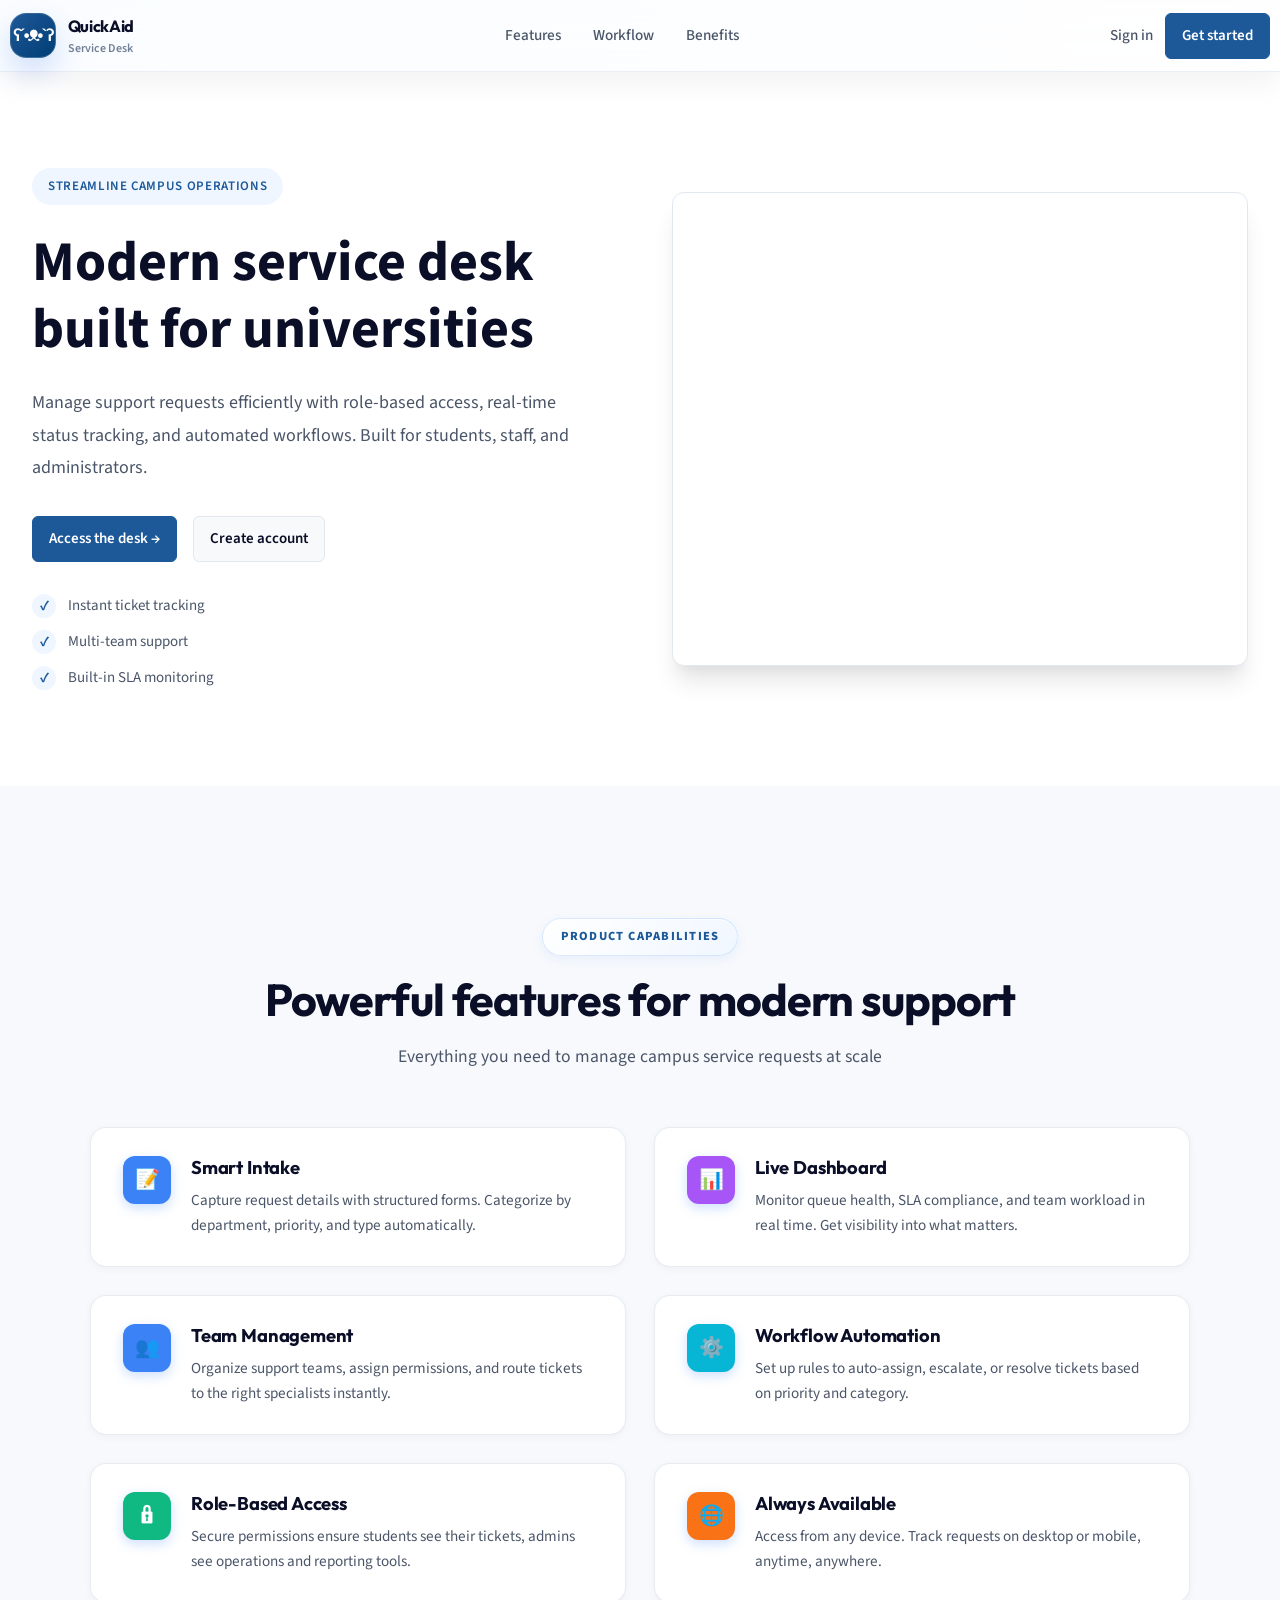
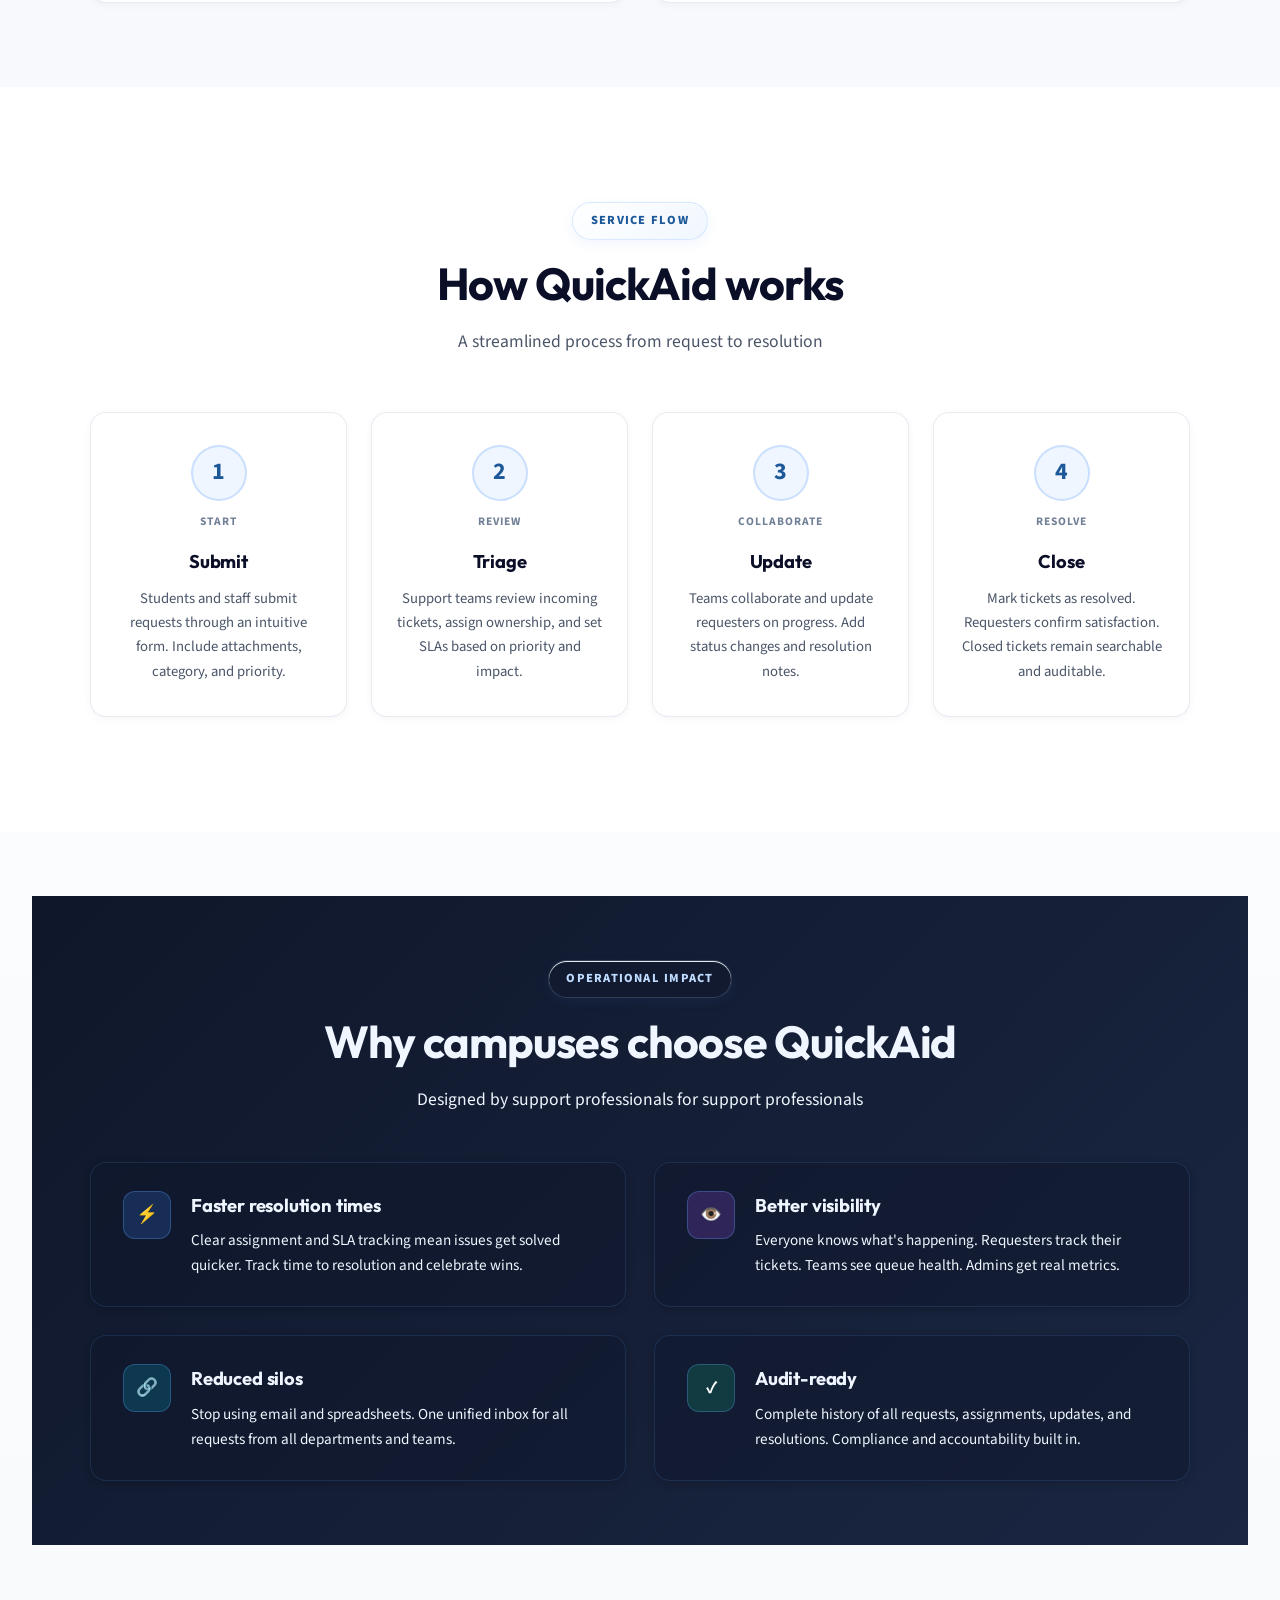
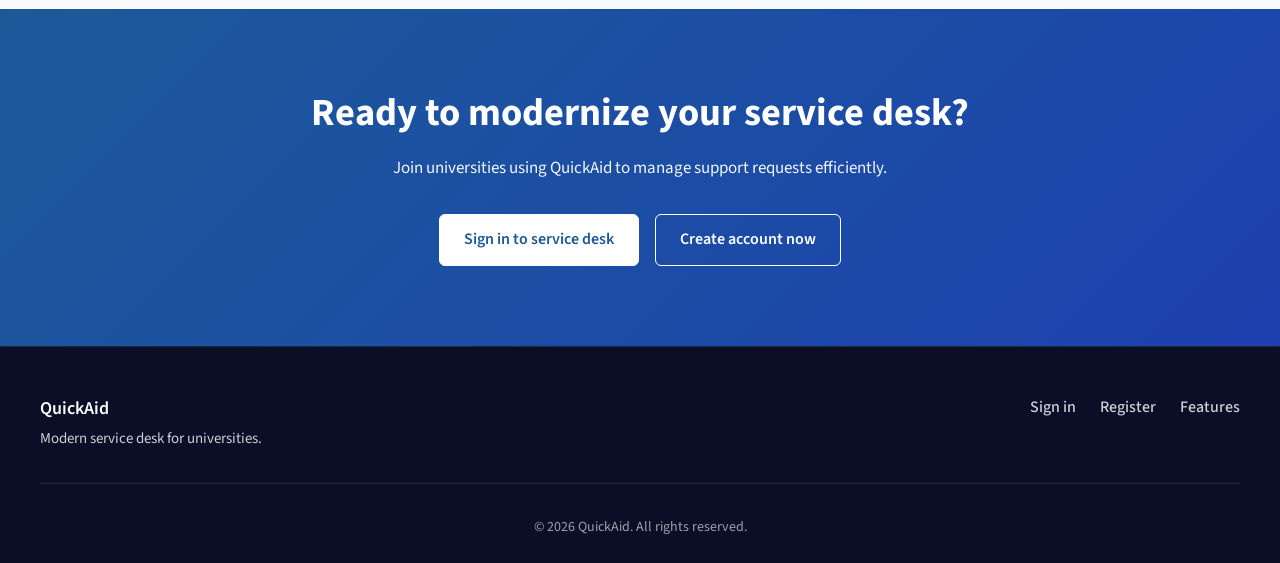
==== commit 1c2c916f: "enhance UI home 2nd version" ====
--- a/frontend/index.html
+++ b/frontend/index.html
@@ -272,51 +272,57 @@
           <div class="features-grid">
             <article class="feature-card">
               <div class="feature-card-top">
-                <span class="feature-icon" aria-hidden="true">INT</span>
-                <span class="feature-meta">Structured capture</span>
-              </div>
-              <h3>Smart Intake</h3>
-              <p>Capture request details with structured forms. Categorize by department, priority, and type automatically.</p>
-            </article>
-            <article class="feature-card">
-              <div class="feature-card-top">
-                <span class="feature-icon" aria-hidden="true">VIS</span>
-                <span class="feature-meta">Queue visibility</span>
-              </div>
-              <h3>Live Dashboard</h3>
-              <p>Monitor queue health, SLA compliance, and team workload in real time. Get visibility into what matters.</p>
-            </article>
-            <article class="feature-card">
-              <div class="feature-card-top">
-                <span class="feature-icon" aria-hidden="true">OPS</span>
-                <span class="feature-meta">Team routing</span>
-              </div>
-              <h3>Team Management</h3>
-              <p>Organize support teams, assign permissions, and route tickets to the right specialists instantly.</p>
-            </article>
-            <article class="feature-card">
-              <div class="feature-card-top">
-                <span class="feature-icon" aria-hidden="true">AUTO</span>
-                <span class="feature-meta">Policy logic</span>
-              </div>
-              <h3>Workflow Automation</h3>
-              <p>Set up rules to auto-assign, escalate, or resolve tickets based on priority and category.</p>
-            </article>
-            <article class="feature-card">
-              <div class="feature-card-top">
-                <span class="feature-icon" aria-hidden="true">SAFE</span>
-                <span class="feature-meta">Permission control</span>
-              </div>
-              <h3>Role-Based Access</h3>
-              <p>Secure permissions ensure students see their tickets, admins see operations and reporting tools.</p>
-            </article>
-            <article class="feature-card">
-              <div class="feature-card-top">
-                <span class="feature-icon" aria-hidden="true">24/7</span>
-                <span class="feature-meta">Every device</span>
-              </div>
-              <h3>Always Available</h3>
-              <p>Access from any device. Track requests on desktop or mobile, anytime, anywhere.</p>
+                <span class="feature-icon" aria-hidden="true">📝</span>
+              </div>
+              <div>
+                <h3>Smart Intake</h3>
+                <p>Capture request details with structured forms. Categorize by department, priority, and type automatically.</p>
+              </div>
+            </article>
+            <article class="feature-card">
+              <div class="feature-card-top">
+                <span class="feature-icon" aria-hidden="true">📊</span>
+              </div>
+              <div>
+                <h3>Live Dashboard</h3>
+                <p>Monitor queue health, SLA compliance, and team workload in real time. Get visibility into what matters.</p>
+              </div>
+            </article>
+            <article class="feature-card">
+              <div class="feature-card-top">
+                <span class="feature-icon" aria-hidden="true">👥</span>
+              </div>
+              <div>
+                <h3>Team Management</h3>
+                <p>Organize support teams, assign permissions, and route tickets to the right specialists instantly.</p>
+              </div>
+            </article>
+            <article class="feature-card">
+              <div class="feature-card-top">
+                <span class="feature-icon" aria-hidden="true">⚙️</span>
+              </div>
+              <div>
+                <h3>Workflow Automation</h3>
+                <p>Set up rules to auto-assign, escalate, or resolve tickets based on priority and category.</p>
+              </div>
+            </article>
+            <article class="feature-card">
+              <div class="feature-card-top">
+                <span class="feature-icon" aria-hidden="true">🔒</span>
+              </div>
+              <div>
+                <h3>Role-Based Access</h3>
+                <p>Secure permissions ensure students see their tickets, admins see operations and reporting tools.</p>
+              </div>
+            </article>
+            <article class="feature-card">
+              <div class="feature-card-top">
+                <span class="feature-icon" aria-hidden="true">🌐</span>
+              </div>
+              <div>
+                <h3>Always Available</h3>
+                <p>Access from any device. Track requests on desktop or mobile, anytime, anywhere.</p>
+              </div>
             </article>
           </div>
         </div>
@@ -377,24 +383,32 @@
 
           <div class="benefits-grid">
             <article class="benefit-item">
-              <span class="benefit-marker">01</span>
-              <h3>Faster resolution times</h3>
-              <p>Clear assignment and SLA tracking mean issues get solved quicker. Track time to resolution and celebrate wins.</p>
+              <span class="benefit-marker">⚡</span>
+              <div>
+                <h3>Faster resolution times</h3>
+                <p>Clear assignment and SLA tracking mean issues get solved quicker. Track time to resolution and celebrate wins.</p>
+              </div>
             </article>
             <article class="benefit-item">
-              <span class="benefit-marker">02</span>
-              <h3>Better visibility</h3>
-              <p>Everyone knows what&apos;s happening. Requesters track their tickets. Teams see queue health. Admins get real metrics.</p>
+              <span class="benefit-marker">👁️</span>
+              <div>
+                <h3>Better visibility</h3>
+                <p>Everyone knows what&apos;s happening. Requesters track their tickets. Teams see queue health. Admins get real metrics.</p>
+              </div>
             </article>
             <article class="benefit-item">
-              <span class="benefit-marker">03</span>
-              <h3>Reduced silos</h3>
-              <p>Stop using email and spreadsheets. One unified inbox for all requests from all departments and teams.</p>
+              <span class="benefit-marker">🔗</span>
+              <div>
+                <h3>Reduced silos</h3>
+                <p>Stop using email and spreadsheets. One unified inbox for all requests from all departments and teams.</p>
+              </div>
             </article>
             <article class="benefit-item">
-              <span class="benefit-marker">04</span>
-              <h3>Audit-ready</h3>
-              <p>Complete history of all requests, assignments, updates, and resolutions. Compliance and accountability built in.</p>
+              <span class="benefit-marker">✓</span>
+              <div>
+                <h3>Audit-ready</h3>
+                <p>Complete history of all requests, assignments, updates, and resolutions. Compliance and accountability built in.</p>
+              </div>
             </article>
           </div>
         </div>
--- a/frontend/home.css
+++ b/frontend/home.css
@@ -89,7 +89,7 @@
   top: 0;
   z-index: 50;
   min-height: 72px;
-  padding: 0.8rem max(1.25rem, calc((100vw - 1200px) / 2));
+  padding: 10px;
   display: grid;
   grid-template-columns: auto 1fr auto;
   gap: 2rem;
@@ -988,87 +988,73 @@
 
 /* Section Headers */
 .section-header {
+  position: relative;
+  z-index: 1;
   text-align: center;
-  margin-bottom: 3.25rem;
+  margin-bottom: 3.5rem;
 }
 
 .section-kicker {
   display: inline-flex;
   align-items: center;
   justify-content: center;
-  margin-bottom: 1rem;
-  padding: 0.45rem 0.9rem;
+  margin-bottom: 1.15rem;
+  padding: 0.5rem 1.1rem;
   border-radius: 999px;
-  border: 1px solid rgba(148, 163, 184, 0.18);
-  background: rgba(255, 255, 255, 0.82);
+  border: 1px solid rgba(96, 165, 250, 0.22);
+  background:
+    linear-gradient(135deg, rgba(255, 255, 255, 0.95) 0%, rgba(239, 246, 255, 0.9) 100%);
   color: var(--primary);
-  font-size: 0.76rem;
+  font-size: 0.78rem;
   font-weight: 800;
-  letter-spacing: 0.08em;
+  letter-spacing: 0.1em;
   text-transform: uppercase;
+  box-shadow:
+    0 4px 12px rgba(59, 130, 246, 0.08),
+    inset 0 1px 0 rgba(255, 255, 255, 0.9);
 }
 
 .section-header h2 {
   font-family: "Outfit", "Segoe UI", sans-serif;
-  font-size: clamp(2rem, 3vw, 2.8rem);
-  font-weight: 700;
-  line-height: 1.12;
-  letter-spacing: -0.03em;
-  margin-bottom: 0.9rem;
+  font-size: clamp(2.1rem, 3.5vw, 3rem);
+  font-weight: 700;
+  line-height: 1.15;
+  letter-spacing: -0.025em;
+  margin-bottom: 1.05rem;
   color: var(--text-primary);
 }
 
 .section-header p {
-  font-size: 1.08rem;
+  font-size: 1.1rem;
+  line-height: 1.65;
   color: var(--text-secondary);
-  max-width: 42rem;
+  max-width: 44rem;
   margin: 0 auto;
 }
 
 /* Features Section */
 .features-section {
   padding: 5rem 2rem 2rem;
+  background: #f7f9fc;
 }
 
 .section-shell {
   position: relative;
-  max-width: 1200px;
+  max-width: 1240px;
   margin: 0 auto;
-  padding: clamp(2rem, 3vw, 3rem);
-  overflow: hidden;
-  border: 1px solid var(--section-shell-border);
-  border-radius: 2rem;
-  background:
-    linear-gradient(180deg, rgba(255, 255, 255, 0.96) 0%, rgba(248, 250, 252, 0.98) 100%);
-  box-shadow: var(--section-shell-shadow);
-}
-
-.section-shell::before {
-  content: "";
-  position: absolute;
-  inset: 0 auto auto 0;
-  width: 17rem;
-  height: 17rem;
-  border-radius: 50%;
-  background: radial-gradient(circle, rgba(191, 219, 254, 0.34) 0%, transparent 70%);
-  pointer-events: none;
+  padding: clamp(2.5rem, 4vw, 4rem);
+  overflow: visible;
 }
 
 .section-shell-bright {
-  background:
-    radial-gradient(circle at top right, rgba(219, 234, 254, 0.72), transparent 30%),
-    linear-gradient(180deg, #f9fbff 0%, #ffffff 100%);
+  background: transparent;
 }
 
 .section-shell-dark {
-  border-color: rgba(96, 165, 250, 0.12);
-  background:
-    radial-gradient(circle at top left, rgba(59, 130, 246, 0.18), transparent 24%),
-    linear-gradient(135deg, #0f172a 0%, #14213d 54%, #1e3a5f 100%);
-}
-
-.section-shell-dark::before {
-  background: radial-gradient(circle, rgba(125, 211, 252, 0.18) 0%, transparent 68%);
+  border: none;
+  background: linear-gradient(135deg, #0f172a 0%, #1a2642 100%);
+  border-radius: 0;
+  padding: 4rem 2rem;
 }
 
 .section-shell-dark .section-kicker {
@@ -1085,214 +1071,289 @@
 }
 
 .features-grid {
-  display: grid;
-  grid-template-columns: repeat(3, minmax(0, 1fr));
-  gap: 1.25rem;
+  position: relative;
+  z-index: 1;
+  display: grid;
+  grid-template-columns: repeat(2, 1fr);
+  gap: 1.75rem;
+  max-width: 1100px;
+  margin: 0 auto;
 }
 
 .feature-card {
   position: relative;
-  min-height: 100%;
-  padding: 1.6rem;
-  border-radius: 1.4rem;
-  border: 1px solid rgba(203, 213, 225, 0.6);
-  background:
-    linear-gradient(180deg, rgba(255, 255, 255, 0.98) 0%, rgba(248, 250, 252, 0.96) 100%);
-  transition: transform 220ms ease, border-color 220ms ease, box-shadow 220ms ease;
+  display: flex;
+  align-items: flex-start;
+  gap: 1.25rem;
+  padding: 1.75rem 2rem;
+  border-radius: 1rem;
+  border: 1px solid rgba(226, 232, 240, 0.8);
+  background: #ffffff;
+  transition: all 240ms ease;
+  box-shadow: 0 2px 8px rgba(15, 23, 42, 0.04);
 }
 
 .feature-card:hover {
-  transform: translateY(-6px);
-  border-color: rgba(96, 165, 250, 0.34);
-  box-shadow: 0 24px 38px rgba(15, 23, 42, 0.1);
+  transform: translateY(-4px);
+  border-color: rgba(96, 165, 250, 0.3);
+  box-shadow: 0 12px 24px rgba(15, 23, 42, 0.08);
 }
 
 .feature-card-top {
-  display: flex;
-  align-items: center;
-  justify-content: space-between;
-  gap: 1rem;
-  margin-bottom: 1.35rem;
+  flex-shrink: 0;
+  margin-bottom: 0;
 }
 
 .feature-icon {
-  min-width: 4.2rem;
-  min-height: 2.55rem;
-  display: inline-flex;
+  width: 48px;
+  height: 48px;
+  display: flex;
   align-items: center;
   justify-content: center;
-  padding: 0.45rem 0.8rem;
-  border-radius: 999px;
-  background: var(--primary-light);
+  border-radius: 12px;
+  background: var(--primary);
+  color: #ffffff;
+  font-size: 1.25rem;
+  font-weight: 700;
+  box-shadow: 0 4px 12px rgba(59, 130, 246, 0.25);
+  transition: all 240ms ease;
+}
+
+.feature-card:hover .feature-icon {
+  transform: scale(1.05);
+  box-shadow: 0 6px 16px rgba(59, 130, 246, 0.35);
+}
+
+.feature-card:nth-child(1) .feature-icon {
+  background: #3b82f6;
+}
+
+.feature-card:nth-child(2) .feature-icon {
+  background: #a855f7;
+}
+
+.feature-card:nth-child(3) .feature-icon {
+  background: #3b82f6;
+}
+
+.feature-card:nth-child(4) .feature-icon {
+  background: #06b6d4;
+}
+
+.feature-card:nth-child(5) .feature-icon {
+  background: #10b981;
+}
+
+.feature-card:nth-child(6) .feature-icon {
+  background: #f97316;
+}
+
+.feature-meta {
+  display: none;
+}
+
+.feature-card h3 {
+  font-family: "Outfit", "Segoe UI", sans-serif;
+  font-size: 1.15rem;
+  font-weight: 700;
+  margin-bottom: 0.5rem;
+  line-height: 1.3;
+  color: var(--text-primary);
+  letter-spacing: -0.01em;
+}
+
+.feature-card p {
+  color: var(--text-secondary);
+  line-height: 1.65;
+  font-size: 0.95rem;
+  margin: 0;
+}
+
+/* Workflow Section */
+.workflow-section {
+  padding: 4rem 2rem;
+  background: #ffffff;
+}
+
+.workflow-grid {
+  position: relative;
+  z-index: 1;
+  display: grid;
+  grid-template-columns: repeat(4, 1fr);
+  gap: 1.5rem;
+  max-width: 1100px;
+  margin: 0 auto;
+}
+
+.workflow-step {
+  position: relative;
+  text-align: center;
+  padding: 2rem 1.5rem;
+  border-radius: 1rem;
+  border: 1px solid rgba(226, 232, 240, 0.8);
+  background: #ffffff;
+  transition: all 240ms ease;
+  box-shadow: 0 2px 8px rgba(15, 23, 42, 0.04);
+}
+
+.workflow-step:hover {
+  transform: translateY(-4px);
+  border-color: rgba(96, 165, 250, 0.3);
+  box-shadow: 0 12px 24px rgba(15, 23, 42, 0.08);
+}
+
+.workflow-step-top {
+  display: flex;
+  flex-direction: column;
+  align-items: center;
+  gap: 0.75rem;
+  margin-bottom: 1rem;
+}
+
+.step-number {
+  display: flex;
+  align-items: center;
+  justify-content: center;
+  width: 56px;
+  height: 56px;
+  margin: 0;
+  border-radius: 50%;
+  background: #eff6ff;
   color: var(--primary);
-  font-size: 0.84rem;
-  font-weight: 800;
+  font-weight: 700;
+  font-size: 1.5rem;
+  border: 2px solid rgba(59, 130, 246, 0.2);
+  transition: all 240ms ease;
+}
+
+.workflow-step:hover .step-number {
+  background: var(--primary);
+  color: #ffffff;
+  transform: scale(1.05);
+  border-color: var(--primary);
+}
+
+.step-kicker {
+  color: var(--text-tertiary);
+  font-size: 0.72rem;
+  font-weight: 700;
   letter-spacing: 0.08em;
   text-transform: uppercase;
 }
 
-.feature-meta {
-  color: var(--text-tertiary);
-  font-size: 0.82rem;
-  font-weight: 700;
-  letter-spacing: 0.02em;
-}
-
-.feature-card h3 {
+.workflow-step h3 {
   font-family: "Outfit", "Segoe UI", sans-serif;
-  font-size: 1.28rem;
-  font-weight: 700;
-  margin-bottom: 0.85rem;
-  line-height: 1.18;
+  font-size: 1.15rem;
+  font-weight: 700;
+  margin-bottom: 0.65rem;
   color: var(--text-primary);
-}
-
-.feature-card p {
+  letter-spacing: -0.01em;
+}
+
+.workflow-step p {
   color: var(--text-secondary);
-  line-height: 1.72;
-  font-size: 1rem;
-}
-
-/* Workflow Section */
-.workflow-section {
-  padding: 2rem 2rem 2.5rem;
-}
-
-.workflow-grid {
+  line-height: 1.65;
+  font-size: 0.92rem;
+}
+
+/* Benefits Section */
+.benefits-section {
+  padding: 4rem 2rem;
+}
+
+.benefits-grid {
+  position: relative;
+  z-index: 1;
   display: grid;
   grid-template-columns: repeat(2, 1fr);
+  gap: 1.75rem;
+  max-width: 1100px;
+  margin: 0 auto;
+}
+
+.benefits-header {
+  margin-bottom: 3rem;
+}
+
+.benefit-item {
+  position: relative;
+  display: flex;
+  align-items: flex-start;
   gap: 1.25rem;
+  padding: 1.75rem 2rem;
+  background: rgba(15, 23, 42, 0.5);
+  border-radius: 1rem;
+  border: 1px solid rgba(96, 165, 250, 0.15);
+  transition: all 240ms ease;
+  box-shadow: 0 2px 8px rgba(0, 0, 0, 0.2);
+}
+
+.benefit-item:hover {
+  transform: translateY(-4px);
+  border-color: rgba(96, 165, 250, 0.3);
+  background: rgba(15, 23, 42, 0.6);
+  box-shadow: 0 12px 24px rgba(0, 0, 0, 0.3);
+}
+
+.benefit-marker {
   position: relative;
-}
-
-.workflow-grid::before {
-  content: "";
-  position: absolute;
-  top: 2rem;
-  left: 25%;
-  right: 25%;
-  height: 1px;
-  background: linear-gradient(90deg, transparent, rgba(96, 165, 250, 0.34), transparent);
-  pointer-events: none;
-}
-
-.workflow-step {
-  position: relative;
-  text-align: left;
-  padding: 1.75rem;
-  border: 1px solid rgba(191, 219, 254, 0.68);
-  border-radius: 1.4rem;
-  background: rgba(255, 255, 255, 0.92);
-  transition: transform 220ms ease, border-color 220ms ease, box-shadow 220ms ease;
-}
-
-.workflow-step:hover {
-  transform: translateY(-5px);
-  border-color: rgba(59, 130, 246, 0.48);
-  box-shadow: 0 20px 32px rgba(15, 23, 42, 0.08);
-}
-
-.workflow-step-top {
-  display: flex;
-  align-items: center;
-  justify-content: space-between;
-  gap: 1rem;
-  margin-bottom: 1.1rem;
-}
-
-.step-number {
+  z-index: 1;
+  flex-shrink: 0;
   display: flex;
   align-items: center;
   justify-content: center;
   width: 48px;
   height: 48px;
+  margin-bottom: 0;
+  border-radius: 12px;
+  background: rgba(59, 130, 246, 0.2);
+  color: #ffffff;
+  font-size: 1.1rem;
+  font-weight: 700;
+  transition: all 240ms ease;
+  border: 1px solid rgba(96, 165, 250, 0.3);
+}
+
+.benefit-item:hover .benefit-marker {
+  transform: scale(1.05);
+  background: rgba(59, 130, 246, 0.3);
+  border-color: rgba(96, 165, 250, 0.5);
+}
+
+.benefit-item:nth-child(1) .benefit-marker {
+  background: rgba(59, 130, 246, 0.2);
+}
+
+.benefit-item:nth-child(2) .benefit-marker {
+  background: rgba(168, 85, 247, 0.2);
+}
+
+.benefit-item:nth-child(3) .benefit-marker {
+  background: rgba(6, 182, 212, 0.2);
+}
+
+.benefit-item:nth-child(4) .benefit-marker {
+  background: rgba(16, 185, 129, 0.2);
+}
+
+.benefit-item h3 {
+  position: relative;
+  z-index: 1;
+  font-family: "Outfit", "Segoe UI", sans-serif;
+  font-size: 1.15rem;
+  font-weight: 700;
+  margin-bottom: 0.5rem;
+  letter-spacing: -0.01em;
+  color: #ffffff;
+}
+
+.benefit-item p {
+  position: relative;
+  z-index: 1;
+  line-height: 1.65;
+  font-size: 0.95rem;
+  color: rgba(239, 246, 255, 0.9);
   margin: 0;
-  border-radius: 1rem;
-  background: linear-gradient(135deg, #dbeafe 0%, #bfdbfe 100%);
-  color: var(--primary-dark);
-  font-weight: 700;
-  font-size: 1.2rem;
-  box-shadow: inset 0 0 0 1px rgba(59, 130, 246, 0.12);
-}
-
-.step-kicker {
-  color: var(--text-tertiary);
-  font-size: 0.8rem;
-  font-weight: 800;
-  letter-spacing: 0.08em;
-  text-transform: uppercase;
-}
-
-.workflow-step h3 {
-  font-family: "Outfit", "Segoe UI", sans-serif;
-  font-size: 1.26rem;
-  font-weight: 700;
-  margin-bottom: 0.7rem;
-  color: var(--text-primary);
-}
-
-.workflow-step p {
-  color: var(--text-secondary);
-  line-height: 1.7;
-  font-size: 0.99rem;
-}
-
-/* Benefits Section */
-.benefits-section {
-  padding: 2.5rem 2rem 5rem;
-}
-
-.benefits-grid {
-  display: grid;
-  grid-template-columns: repeat(2, minmax(0, 1fr));
-  gap: 1.25rem;
-}
-
-.benefits-header {
-  margin-bottom: 2.8rem;
-}
-
-.benefit-item {
-  position: relative;
-  padding: 1.8rem;
-  background: rgba(15, 23, 42, 0.26);
-  border-radius: 1.45rem;
-  border: 1px solid rgba(191, 219, 254, 0.14);
-  backdrop-filter: blur(6px);
-  transition: transform 220ms ease, border-color 220ms ease, background 220ms ease;
-}
-
-.benefit-item:hover {
-  transform: translateY(-5px);
-  border-color: rgba(147, 197, 253, 0.32);
-  background: rgba(15, 23, 42, 0.34);
-}
-
-.benefit-marker {
-  display: inline-flex;
-  align-items: center;
-  justify-content: center;
-  min-width: 3.1rem;
-  margin-bottom: 1.05rem;
-  padding: 0.35rem 0.8rem;
-  border-radius: 999px;
-  background: rgba(191, 219, 254, 0.14);
-  color: #bfdbfe;
-  font-size: 0.84rem;
-  font-weight: 800;
-  letter-spacing: 0.08em;
-}
-
-.benefit-item h3 {
-  font-family: "Outfit", "Segoe UI", sans-serif;
-  font-size: 1.25rem;
-  font-weight: 700;
-  margin-bottom: 0.8rem;
-}
-
-.benefit-item p {
-  line-height: 1.7;
-  color: rgba(239, 246, 255, 0.82);
 }
 
 /* CTA Section */
@@ -1426,14 +1487,17 @@
 
   .features-grid {
     grid-template-columns: repeat(2, minmax(0, 1fr));
+    gap: 1.25rem;
   }
 
   .benefits-grid {
     grid-template-columns: repeat(2, 1fr);
+    gap: 1.25rem;
   }
 
   .workflow-grid {
     grid-template-columns: repeat(2, 1fr);
+    gap: 1.25rem;
   }
 
   .footer-content {
@@ -1478,10 +1542,17 @@
   .benefits-grid,
   .workflow-grid {
     grid-template-columns: 1fr;
-  }
-
-  .workflow-grid::before {
-    display: none;
+    gap: 1.25rem;
+  }
+
+  .feature-card {
+    flex-direction: column;
+    text-align: left;
+  }
+
+  .benefit-item {
+    flex-direction: column;
+    text-align: left;
   }
 
   .stats-grid {
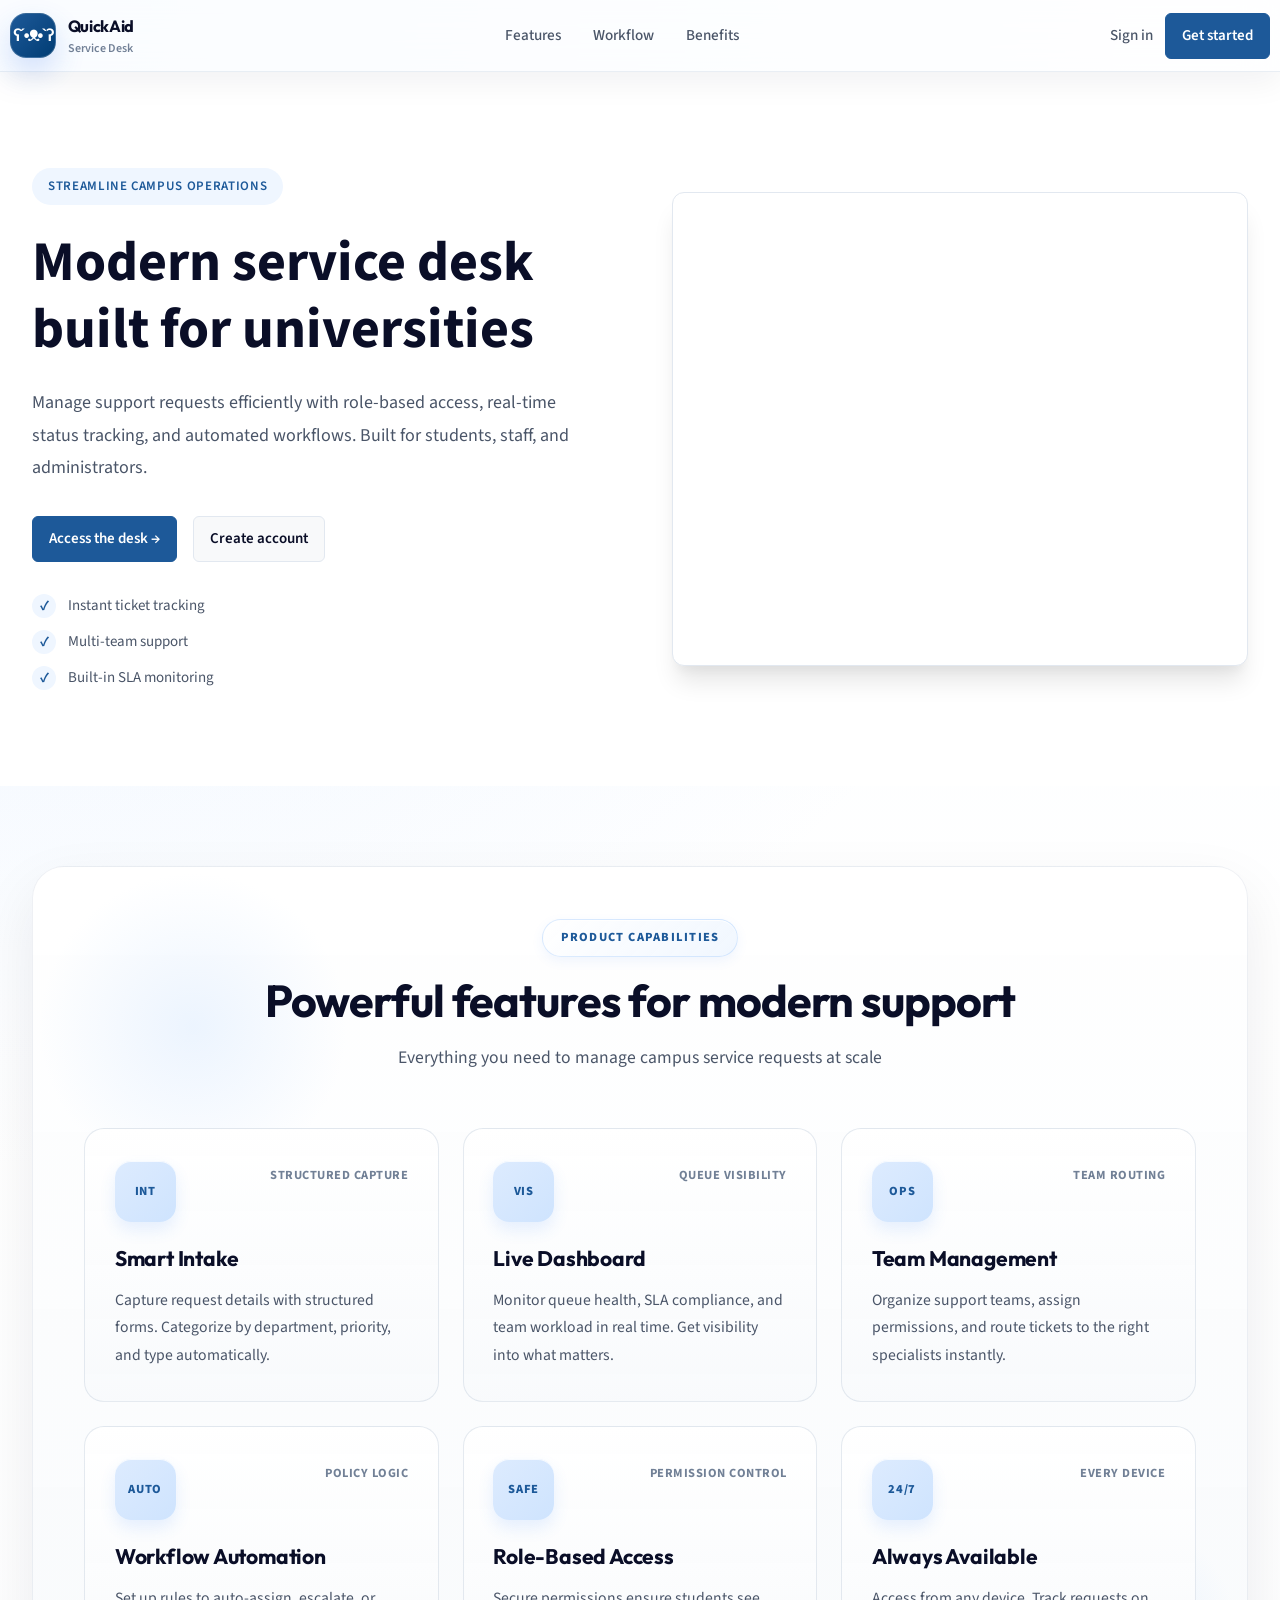
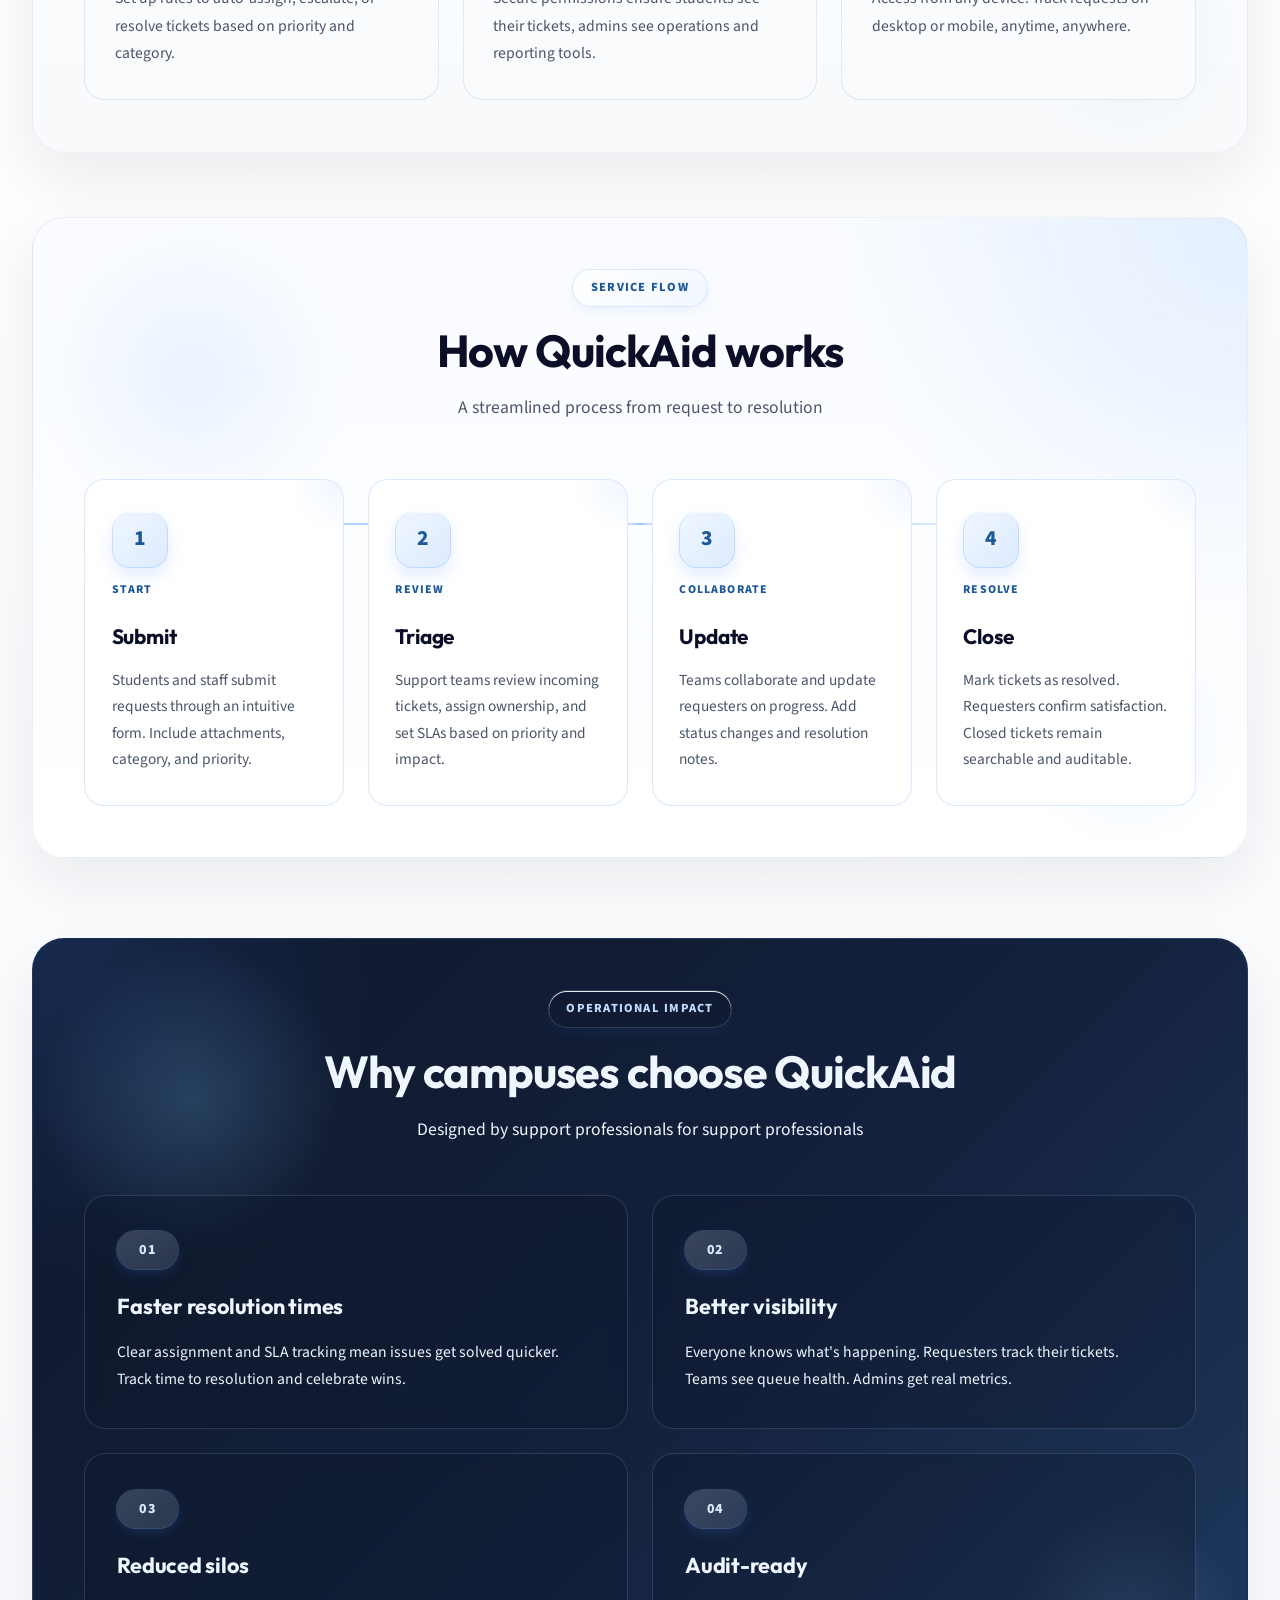
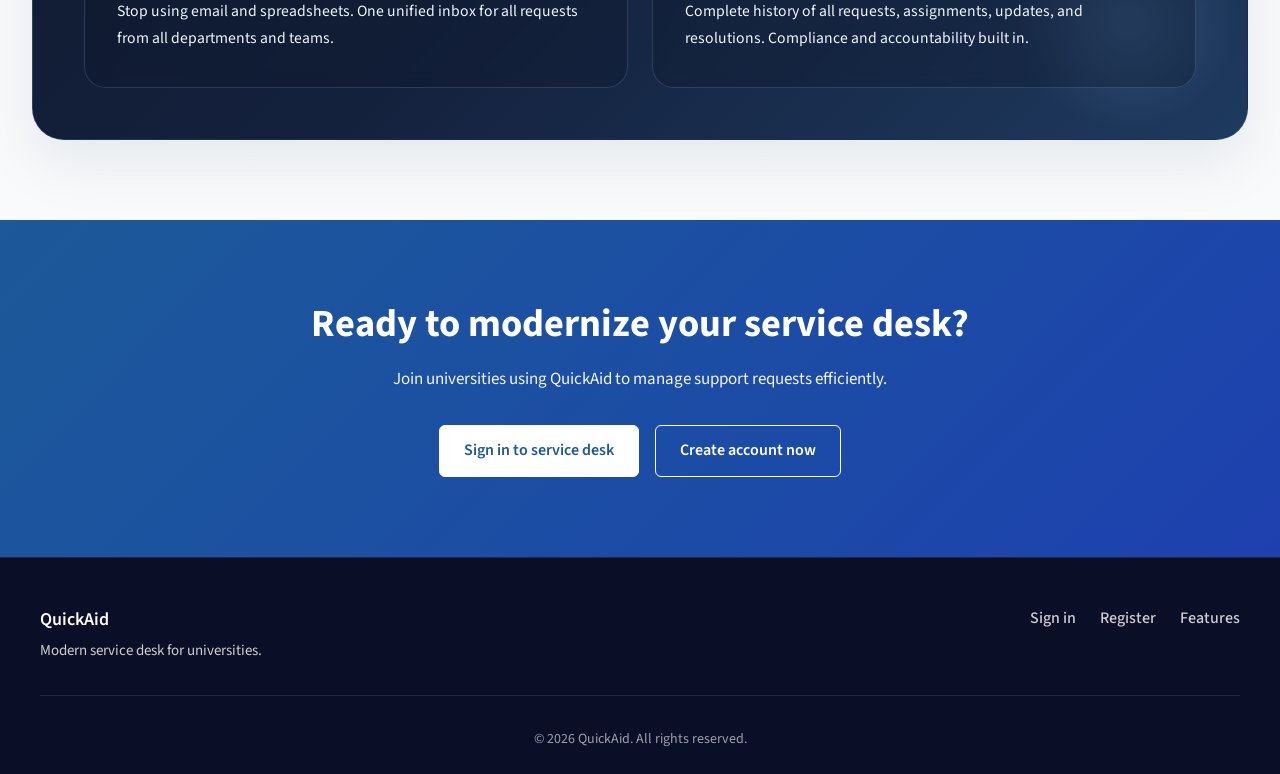
==== commit 28480715: "Revert "enhance UI home 2nd version" This reverts commit 1c2c916f61a3104b4aa1ae1d6f8a6f7b07c7a28b." ====
--- a/frontend/index.html
+++ b/frontend/index.html
@@ -272,57 +272,51 @@
           <div class="features-grid">
             <article class="feature-card">
               <div class="feature-card-top">
-                <span class="feature-icon" aria-hidden="true">📝</span>
-              </div>
-              <div>
-                <h3>Smart Intake</h3>
-                <p>Capture request details with structured forms. Categorize by department, priority, and type automatically.</p>
-              </div>
-            </article>
-            <article class="feature-card">
-              <div class="feature-card-top">
-                <span class="feature-icon" aria-hidden="true">📊</span>
-              </div>
-              <div>
-                <h3>Live Dashboard</h3>
-                <p>Monitor queue health, SLA compliance, and team workload in real time. Get visibility into what matters.</p>
-              </div>
-            </article>
-            <article class="feature-card">
-              <div class="feature-card-top">
-                <span class="feature-icon" aria-hidden="true">👥</span>
-              </div>
-              <div>
-                <h3>Team Management</h3>
-                <p>Organize support teams, assign permissions, and route tickets to the right specialists instantly.</p>
-              </div>
-            </article>
-            <article class="feature-card">
-              <div class="feature-card-top">
-                <span class="feature-icon" aria-hidden="true">⚙️</span>
-              </div>
-              <div>
-                <h3>Workflow Automation</h3>
-                <p>Set up rules to auto-assign, escalate, or resolve tickets based on priority and category.</p>
-              </div>
-            </article>
-            <article class="feature-card">
-              <div class="feature-card-top">
-                <span class="feature-icon" aria-hidden="true">🔒</span>
-              </div>
-              <div>
-                <h3>Role-Based Access</h3>
-                <p>Secure permissions ensure students see their tickets, admins see operations and reporting tools.</p>
-              </div>
-            </article>
-            <article class="feature-card">
-              <div class="feature-card-top">
-                <span class="feature-icon" aria-hidden="true">🌐</span>
-              </div>
-              <div>
-                <h3>Always Available</h3>
-                <p>Access from any device. Track requests on desktop or mobile, anytime, anywhere.</p>
-              </div>
+                <span class="feature-icon" aria-hidden="true">INT</span>
+                <span class="feature-meta">Structured capture</span>
+              </div>
+              <h3>Smart Intake</h3>
+              <p>Capture request details with structured forms. Categorize by department, priority, and type automatically.</p>
+            </article>
+            <article class="feature-card">
+              <div class="feature-card-top">
+                <span class="feature-icon" aria-hidden="true">VIS</span>
+                <span class="feature-meta">Queue visibility</span>
+              </div>
+              <h3>Live Dashboard</h3>
+              <p>Monitor queue health, SLA compliance, and team workload in real time. Get visibility into what matters.</p>
+            </article>
+            <article class="feature-card">
+              <div class="feature-card-top">
+                <span class="feature-icon" aria-hidden="true">OPS</span>
+                <span class="feature-meta">Team routing</span>
+              </div>
+              <h3>Team Management</h3>
+              <p>Organize support teams, assign permissions, and route tickets to the right specialists instantly.</p>
+            </article>
+            <article class="feature-card">
+              <div class="feature-card-top">
+                <span class="feature-icon" aria-hidden="true">AUTO</span>
+                <span class="feature-meta">Policy logic</span>
+              </div>
+              <h3>Workflow Automation</h3>
+              <p>Set up rules to auto-assign, escalate, or resolve tickets based on priority and category.</p>
+            </article>
+            <article class="feature-card">
+              <div class="feature-card-top">
+                <span class="feature-icon" aria-hidden="true">SAFE</span>
+                <span class="feature-meta">Permission control</span>
+              </div>
+              <h3>Role-Based Access</h3>
+              <p>Secure permissions ensure students see their tickets, admins see operations and reporting tools.</p>
+            </article>
+            <article class="feature-card">
+              <div class="feature-card-top">
+                <span class="feature-icon" aria-hidden="true">24/7</span>
+                <span class="feature-meta">Every device</span>
+              </div>
+              <h3>Always Available</h3>
+              <p>Access from any device. Track requests on desktop or mobile, anytime, anywhere.</p>
             </article>
           </div>
         </div>
@@ -383,32 +377,24 @@
 
           <div class="benefits-grid">
             <article class="benefit-item">
-              <span class="benefit-marker">⚡</span>
-              <div>
-                <h3>Faster resolution times</h3>
-                <p>Clear assignment and SLA tracking mean issues get solved quicker. Track time to resolution and celebrate wins.</p>
-              </div>
+              <span class="benefit-marker">01</span>
+              <h3>Faster resolution times</h3>
+              <p>Clear assignment and SLA tracking mean issues get solved quicker. Track time to resolution and celebrate wins.</p>
             </article>
             <article class="benefit-item">
-              <span class="benefit-marker">👁️</span>
-              <div>
-                <h3>Better visibility</h3>
-                <p>Everyone knows what&apos;s happening. Requesters track their tickets. Teams see queue health. Admins get real metrics.</p>
-              </div>
+              <span class="benefit-marker">02</span>
+              <h3>Better visibility</h3>
+              <p>Everyone knows what&apos;s happening. Requesters track their tickets. Teams see queue health. Admins get real metrics.</p>
             </article>
             <article class="benefit-item">
-              <span class="benefit-marker">🔗</span>
-              <div>
-                <h3>Reduced silos</h3>
-                <p>Stop using email and spreadsheets. One unified inbox for all requests from all departments and teams.</p>
-              </div>
+              <span class="benefit-marker">03</span>
+              <h3>Reduced silos</h3>
+              <p>Stop using email and spreadsheets. One unified inbox for all requests from all departments and teams.</p>
             </article>
             <article class="benefit-item">
-              <span class="benefit-marker">✓</span>
-              <div>
-                <h3>Audit-ready</h3>
-                <p>Complete history of all requests, assignments, updates, and resolutions. Compliance and accountability built in.</p>
-              </div>
+              <span class="benefit-marker">04</span>
+              <h3>Audit-ready</h3>
+              <p>Complete history of all requests, assignments, updates, and resolutions. Compliance and accountability built in.</p>
             </article>
           </div>
         </div>
--- a/frontend/home.css
+++ b/frontend/home.css
@@ -1035,7 +1035,6 @@
 /* Features Section */
 .features-section {
   padding: 5rem 2rem 2rem;
-  background: #f7f9fc;
 }
 
 .section-shell {
@@ -1043,18 +1042,53 @@
   max-width: 1240px;
   margin: 0 auto;
   padding: clamp(2.5rem, 4vw, 4rem);
-  overflow: visible;
+  overflow: hidden;
+  border: 1px solid var(--section-shell-border);
+  border-radius: 2rem;
+  background:
+    linear-gradient(180deg, rgba(255, 255, 255, 0.96) 0%, rgba(248, 250, 252, 0.98) 100%);
+  box-shadow: var(--section-shell-shadow);
+}
+
+.section-shell::before {
+  content: "";
+  position: absolute;
+  inset: 0 auto auto 0;
+  width: 20rem;
+  height: 20rem;
+  border-radius: 50%;
+  background: radial-gradient(circle, rgba(191, 219, 254, 0.28) 0%, transparent 68%);
+  pointer-events: none;
+  z-index: 0;
+}
+
+.section-shell::after {
+  content: "";
+  position: absolute;
+  inset: auto 0 0 auto;
+  width: 15rem;
+  height: 15rem;
+  border-radius: 50%;
+  background: radial-gradient(circle, rgba(147, 197, 253, 0.18) 0%, transparent 65%);
+  pointer-events: none;
+  z-index: 0;
 }
 
 .section-shell-bright {
-  background: transparent;
+  background:
+    radial-gradient(circle at top right, rgba(219, 234, 254, 0.72), transparent 30%),
+    linear-gradient(180deg, #f9fbff 0%, #ffffff 100%);
 }
 
 .section-shell-dark {
-  border: none;
-  background: linear-gradient(135deg, #0f172a 0%, #1a2642 100%);
-  border-radius: 0;
-  padding: 4rem 2rem;
+  border-color: rgba(96, 165, 250, 0.12);
+  background:
+    radial-gradient(circle at top left, rgba(59, 130, 246, 0.18), transparent 24%),
+    linear-gradient(135deg, #0f172a 0%, #14213d 54%, #1e3a5f 100%);
+}
+
+.section-shell-dark::before {
+  background: radial-gradient(circle, rgba(125, 211, 252, 0.18) 0%, transparent 68%);
 }
 
 .section-shell-dark .section-kicker {
@@ -1074,105 +1108,111 @@
   position: relative;
   z-index: 1;
   display: grid;
-  grid-template-columns: repeat(2, 1fr);
-  gap: 1.75rem;
-  max-width: 1100px;
-  margin: 0 auto;
+  grid-template-columns: repeat(3, minmax(0, 1fr));
+  gap: 1.5rem;
 }
 
 .feature-card {
   position: relative;
+  min-height: 100%;
+  padding: 2rem 1.85rem;
+  border-radius: 1.25rem;
+  border: 1px solid rgba(203, 213, 225, 0.5);
+  background:
+    linear-gradient(180deg, rgba(255, 255, 255, 0.98) 0%, rgba(248, 250, 252, 0.96) 100%);
+  transition: all 280ms cubic-bezier(0.4, 0, 0.2, 1);
+  overflow: hidden;
+}
+
+.feature-card::before {
+  content: "";
+  position: absolute;
+  inset: 0;
+  border-radius: inherit;
+  padding: 1px;
+  background: linear-gradient(135deg, rgba(96, 165, 250, 0.24), transparent 50%);
+  -webkit-mask: linear-gradient(#fff 0 0) content-box, linear-gradient(#fff 0 0);
+  -webkit-mask-composite: xor;
+  mask-composite: exclude;
+  opacity: 0;
+  transition: opacity 280ms ease;
+}
+
+.feature-card:hover::before {
+  opacity: 1;
+}
+
+.feature-card:hover {
+  transform: translateY(-8px);
+  border-color: rgba(96, 165, 250, 0.42);
+  box-shadow:
+    0 24px 48px rgba(15, 23, 42, 0.12),
+    0 0 0 1px rgba(59, 130, 246, 0.08);
+}
+
+.feature-card-top {
   display: flex;
   align-items: flex-start;
-  gap: 1.25rem;
-  padding: 1.75rem 2rem;
-  border-radius: 1rem;
-  border: 1px solid rgba(226, 232, 240, 0.8);
-  background: #ffffff;
-  transition: all 240ms ease;
-  box-shadow: 0 2px 8px rgba(15, 23, 42, 0.04);
-}
-
-.feature-card:hover {
-  transform: translateY(-4px);
-  border-color: rgba(96, 165, 250, 0.3);
-  box-shadow: 0 12px 24px rgba(15, 23, 42, 0.08);
-}
-
-.feature-card-top {
-  flex-shrink: 0;
-  margin-bottom: 0;
+  justify-content: space-between;
+  gap: 1rem;
+  margin-bottom: 1.5rem;
 }
 
 .feature-icon {
-  width: 48px;
-  height: 48px;
-  display: flex;
+  min-width: 3.8rem;
+  min-height: 3.8rem;
+  display: inline-flex;
   align-items: center;
   justify-content: center;
-  border-radius: 12px;
-  background: var(--primary);
-  color: #ffffff;
-  font-size: 1.25rem;
+  padding: 0.5rem;
+  border-radius: 1rem;
+  background: linear-gradient(135deg, rgba(219, 234, 254, 0.95) 0%, rgba(191, 219, 254, 0.75) 100%);
+  color: var(--primary);
+  font-size: 0.78rem;
+  font-weight: 800;
+  letter-spacing: 0.06em;
+  text-transform: uppercase;
+  box-shadow:
+    0 8px 16px rgba(59, 130, 246, 0.12),
+    inset 0 1px 0 rgba(255, 255, 255, 0.8);
+  transition: all 280ms ease;
+}
+
+.feature-card:hover .feature-icon {
+  transform: scale(1.08);
+  box-shadow:
+    0 12px 24px rgba(59, 130, 246, 0.18),
+    inset 0 1px 0 rgba(255, 255, 255, 0.9);
+}
+
+.feature-meta {
+  color: var(--text-tertiary);
+  font-size: 0.78rem;
   font-weight: 700;
-  box-shadow: 0 4px 12px rgba(59, 130, 246, 0.25);
-  transition: all 240ms ease;
-}
-
-.feature-card:hover .feature-icon {
-  transform: scale(1.05);
-  box-shadow: 0 6px 16px rgba(59, 130, 246, 0.35);
-}
-
-.feature-card:nth-child(1) .feature-icon {
-  background: #3b82f6;
-}
-
-.feature-card:nth-child(2) .feature-icon {
-  background: #a855f7;
-}
-
-.feature-card:nth-child(3) .feature-icon {
-  background: #3b82f6;
-}
-
-.feature-card:nth-child(4) .feature-icon {
-  background: #06b6d4;
-}
-
-.feature-card:nth-child(5) .feature-icon {
-  background: #10b981;
-}
-
-.feature-card:nth-child(6) .feature-icon {
-  background: #f97316;
-}
-
-.feature-meta {
-  display: none;
+  letter-spacing: 0.04em;
+  text-transform: uppercase;
+  padding-top: 0.3rem;
 }
 
 .feature-card h3 {
   font-family: "Outfit", "Segoe UI", sans-serif;
-  font-size: 1.15rem;
+  font-size: 1.32rem;
   font-weight: 700;
-  margin-bottom: 0.5rem;
-  line-height: 1.3;
+  margin-bottom: 0.95rem;
+  line-height: 1.22;
   color: var(--text-primary);
   letter-spacing: -0.01em;
 }
 
 .feature-card p {
   color: var(--text-secondary);
-  line-height: 1.65;
-  font-size: 0.95rem;
-  margin: 0;
+  line-height: 1.75;
+  font-size: 0.98rem;
 }
 
 /* Workflow Section */
 .workflow-section {
-  padding: 4rem 2rem;
-  background: #ffffff;
+  padding: 2rem 2rem 2.5rem;
 }
 
 .workflow-grid {
@@ -1181,33 +1221,106 @@
   display: grid;
   grid-template-columns: repeat(4, 1fr);
   gap: 1.5rem;
-  max-width: 1100px;
-  margin: 0 auto;
+}
+
+.workflow-grid::before {
+  content: "";
+  position: absolute;
+  top: 2.8rem;
+  left: 12%;
+  right: 12%;
+  height: 2px;
+  background: linear-gradient(90deg,
+    transparent 0%,
+    rgba(59, 130, 246, 0.12) 8%,
+    rgba(96, 165, 250, 0.35) 25%,
+    rgba(96, 165, 250, 0.35) 50%,
+    rgba(96, 165, 250, 0.35) 75%,
+    rgba(59, 130, 246, 0.12) 92%,
+    transparent 100%
+  );
+  pointer-events: none;
+  z-index: -1;
+}
+
+.workflow-grid::after {
+  content: "";
+  position: absolute;
+  top: 2.8rem;
+  left: 12%;
+  right: 12%;
+  height: 2px;
+  background: linear-gradient(90deg,
+    transparent 0%,
+    rgba(96, 165, 250, 0.45) 25%,
+    transparent 26%,
+    transparent 49%,
+    rgba(96, 165, 250, 0.45) 50%,
+    transparent 51%,
+    transparent 74%,
+    rgba(96, 165, 250, 0.45) 75%,
+    transparent 76%
+  );
+  pointer-events: none;
+  z-index: -1;
 }
 
 .workflow-step {
   position: relative;
-  text-align: center;
-  padding: 2rem 1.5rem;
-  border-radius: 1rem;
-  border: 1px solid rgba(226, 232, 240, 0.8);
-  background: #ffffff;
-  transition: all 240ms ease;
-  box-shadow: 0 2px 8px rgba(15, 23, 42, 0.04);
+  text-align: left;
+  padding: 2rem 1.65rem;
+  border: 1px solid rgba(191, 219, 254, 0.58);
+  border-radius: 1.25rem;
+  background: rgba(255, 255, 255, 0.96);
+  transition: all 280ms cubic-bezier(0.4, 0, 0.2, 1);
+  overflow: hidden;
+}
+
+.workflow-step::before {
+  content: "";
+  position: absolute;
+  inset: -1px;
+  border-radius: inherit;
+  background: linear-gradient(135deg, rgba(59, 130, 246, 0.28), transparent 60%);
+  opacity: 0;
+  transition: opacity 280ms ease;
+  z-index: -1;
+}
+
+.workflow-step:hover::before {
+  opacity: 1;
+}
+
+.workflow-step::after {
+  content: "";
+  position: absolute;
+  top: 0;
+  right: 0;
+  width: 60px;
+  height: 60px;
+  background: radial-gradient(circle at top right, rgba(191, 219, 254, 0.24), transparent 65%);
+  pointer-events: none;
+  transition: transform 280ms ease;
+}
+
+.workflow-step:hover::after {
+  transform: scale(1.5);
 }
 
 .workflow-step:hover {
-  transform: translateY(-4px);
-  border-color: rgba(96, 165, 250, 0.3);
-  box-shadow: 0 12px 24px rgba(15, 23, 42, 0.08);
+  transform: translateY(-6px);
+  border-color: rgba(96, 165, 250, 0.58);
+  box-shadow:
+    0 20px 40px rgba(15, 23, 42, 0.1),
+    0 0 0 1px rgba(59, 130, 246, 0.08);
 }
 
 .workflow-step-top {
   display: flex;
   flex-direction: column;
-  align-items: center;
-  gap: 0.75rem;
-  margin-bottom: 1rem;
+  align-items: flex-start;
+  gap: 0.85rem;
+  margin-bottom: 1.25rem;
 }
 
 .step-number {
@@ -1217,132 +1330,158 @@
   width: 56px;
   height: 56px;
   margin: 0;
-  border-radius: 50%;
-  background: #eff6ff;
+  border-radius: 1.1rem;
+  background:
+    linear-gradient(135deg, rgba(239, 246, 255, 1) 0%, rgba(219, 234, 254, 0.95) 100%);
   color: var(--primary);
-  font-weight: 700;
-  font-size: 1.5rem;
-  border: 2px solid rgba(59, 130, 246, 0.2);
-  transition: all 240ms ease;
+  font-weight: 800;
+  font-size: 1.35rem;
+  box-shadow:
+    0 8px 16px rgba(59, 130, 246, 0.14),
+    inset 0 1px 0 rgba(255, 255, 255, 0.9),
+    inset 0 0 0 1px rgba(96, 165, 250, 0.28);
+  transition: all 280ms ease;
+  position: relative;
+  z-index: 1;
 }
 
 .workflow-step:hover .step-number {
-  background: var(--primary);
-  color: #ffffff;
-  transform: scale(1.05);
-  border-color: var(--primary);
+  transform: scale(1.1);
+  box-shadow:
+    0 12px 24px rgba(59, 130, 246, 0.22),
+    inset 0 1px 0 rgba(255, 255, 255, 1),
+    inset 0 0 0 1px rgba(96, 165, 250, 0.38);
 }
 
 .step-kicker {
-  color: var(--text-tertiary);
-  font-size: 0.72rem;
-  font-weight: 700;
-  letter-spacing: 0.08em;
+  color: var(--primary);
+  font-size: 0.74rem;
+  font-weight: 800;
+  letter-spacing: 0.1em;
   text-transform: uppercase;
 }
 
 .workflow-step h3 {
   font-family: "Outfit", "Segoe UI", sans-serif;
-  font-size: 1.15rem;
+  font-size: 1.3rem;
   font-weight: 700;
-  margin-bottom: 0.65rem;
+  margin-bottom: 0.85rem;
   color: var(--text-primary);
   letter-spacing: -0.01em;
 }
 
 .workflow-step p {
   color: var(--text-secondary);
-  line-height: 1.65;
-  font-size: 0.92rem;
+  line-height: 1.72;
+  font-size: 0.96rem;
 }
 
 /* Benefits Section */
 .benefits-section {
-  padding: 4rem 2rem;
+  padding: 2.5rem 2rem 5rem;
 }
 
 .benefits-grid {
   position: relative;
   z-index: 1;
   display: grid;
-  grid-template-columns: repeat(2, 1fr);
-  gap: 1.75rem;
-  max-width: 1100px;
-  margin: 0 auto;
+  grid-template-columns: repeat(2, minmax(0, 1fr));
+  gap: 1.5rem;
 }
 
 .benefits-header {
-  margin-bottom: 3rem;
+  margin-bottom: 3.2rem;
 }
 
 .benefit-item {
   position: relative;
-  display: flex;
-  align-items: flex-start;
-  gap: 1.25rem;
-  padding: 1.75rem 2rem;
-  background: rgba(15, 23, 42, 0.5);
-  border-radius: 1rem;
-  border: 1px solid rgba(96, 165, 250, 0.15);
-  transition: all 240ms ease;
-  box-shadow: 0 2px 8px rgba(0, 0, 0, 0.2);
+  padding: 2.2rem 2rem;
+  background: rgba(15, 23, 42, 0.32);
+  border-radius: 1.35rem;
+  border: 1px solid rgba(191, 219, 254, 0.16);
+  backdrop-filter: blur(8px);
+  transition: all 280ms cubic-bezier(0.4, 0, 0.2, 1);
+  overflow: hidden;
+}
+
+.benefit-item::before {
+  content: "";
+  position: absolute;
+  top: 0;
+  left: 0;
+  right: 0;
+  height: 4px;
+  background: linear-gradient(90deg, rgba(96, 165, 250, 0.55), rgba(147, 197, 253, 0.45));
+  opacity: 0;
+  transition: opacity 280ms ease;
+}
+
+.benefit-item:hover::before {
+  opacity: 1;
+}
+
+.benefit-item::after {
+  content: "";
+  position: absolute;
+  inset: 0;
+  background:
+    radial-gradient(circle at top right, rgba(96, 165, 250, 0.12), transparent 50%),
+    radial-gradient(circle at bottom left, rgba(125, 211, 252, 0.08), transparent 45%);
+  opacity: 0;
+  transition: opacity 280ms ease;
+  z-index: 0;
+}
+
+.benefit-item:hover::after {
+  opacity: 1;
 }
 
 .benefit-item:hover {
-  transform: translateY(-4px);
-  border-color: rgba(96, 165, 250, 0.3);
-  background: rgba(15, 23, 42, 0.6);
-  box-shadow: 0 12px 24px rgba(0, 0, 0, 0.3);
+  transform: translateY(-6px);
+  border-color: rgba(147, 197, 253, 0.38);
+  background: rgba(15, 23, 42, 0.42);
+  box-shadow:
+    0 24px 48px rgba(0, 0, 0, 0.28),
+    0 0 0 1px rgba(96, 165, 250, 0.18);
 }
 
 .benefit-marker {
   position: relative;
   z-index: 1;
-  flex-shrink: 0;
-  display: flex;
+  display: inline-flex;
   align-items: center;
   justify-content: center;
-  width: 48px;
-  height: 48px;
-  margin-bottom: 0;
-  border-radius: 12px;
-  background: rgba(59, 130, 246, 0.2);
-  color: #ffffff;
-  font-size: 1.1rem;
-  font-weight: 700;
-  transition: all 240ms ease;
-  border: 1px solid rgba(96, 165, 250, 0.3);
+  min-width: 3.8rem;
+  margin-bottom: 1.25rem;
+  padding: 0.5rem 0.95rem;
+  border-radius: 999px;
+  background:
+    linear-gradient(135deg, rgba(219, 234, 254, 0.2) 0%, rgba(191, 219, 254, 0.15) 100%);
+  color: #dbeafe;
+  font-size: 0.88rem;
+  font-weight: 800;
+  letter-spacing: 0.06em;
+  box-shadow:
+    0 0 0 1px rgba(191, 219, 254, 0.2),
+    0 4px 12px rgba(59, 130, 246, 0.18);
+  transition: all 280ms ease;
 }
 
 .benefit-item:hover .benefit-marker {
-  transform: scale(1.05);
-  background: rgba(59, 130, 246, 0.3);
-  border-color: rgba(96, 165, 250, 0.5);
-}
-
-.benefit-item:nth-child(1) .benefit-marker {
-  background: rgba(59, 130, 246, 0.2);
-}
-
-.benefit-item:nth-child(2) .benefit-marker {
-  background: rgba(168, 85, 247, 0.2);
-}
-
-.benefit-item:nth-child(3) .benefit-marker {
-  background: rgba(6, 182, 212, 0.2);
-}
-
-.benefit-item:nth-child(4) .benefit-marker {
-  background: rgba(16, 185, 129, 0.2);
+  transform: scale(1.08);
+  background: linear-gradient(135deg, rgba(219, 234, 254, 0.28) 0%, rgba(191, 219, 254, 0.22) 100%);
+  box-shadow:
+    0 0 0 1px rgba(191, 219, 254, 0.32),
+    0 6px 16px rgba(59, 130, 246, 0.28);
 }
 
 .benefit-item h3 {
   position: relative;
   z-index: 1;
   font-family: "Outfit", "Segoe UI", sans-serif;
-  font-size: 1.15rem;
+  font-size: 1.35rem;
   font-weight: 700;
-  margin-bottom: 0.5rem;
+  margin-bottom: 0.95rem;
   letter-spacing: -0.01em;
   color: #ffffff;
 }
@@ -1350,10 +1489,9 @@
 .benefit-item p {
   position: relative;
   z-index: 1;
-  line-height: 1.65;
-  font-size: 0.95rem;
-  color: rgba(239, 246, 255, 0.9);
-  margin: 0;
+  line-height: 1.72;
+  font-size: 0.98rem;
+  color: rgba(239, 246, 255, 0.88);
 }
 
 /* CTA Section */
@@ -1497,7 +1635,14 @@
 
   .workflow-grid {
     grid-template-columns: repeat(2, 1fr);
-    gap: 1.25rem;
+    gap: 1rem;
+  }
+
+  .workflow-grid::before,
+  .workflow-grid::after {
+    top: 3.2rem;
+    left: 10%;
+    right: 10%;
   }
 
   .footer-content {
@@ -1539,20 +1684,18 @@
   }
 
   .features-grid,
-  .benefits-grid,
+  .benefits-grid {
+    grid-template-columns: 1fr;
+  }
+
   .workflow-grid {
-    grid-template-columns: 1fr;
-    gap: 1.25rem;
-  }
-
-  .feature-card {
-    flex-direction: column;
-    text-align: left;
-  }
-
-  .benefit-item {
-    flex-direction: column;
-    text-align: left;
+    grid-template-columns: repeat(2, 1fr);
+    gap: 1rem;
+  }
+
+  .workflow-grid::before,
+  .workflow-grid::after {
+    display: none;
   }
 
   .stats-grid {
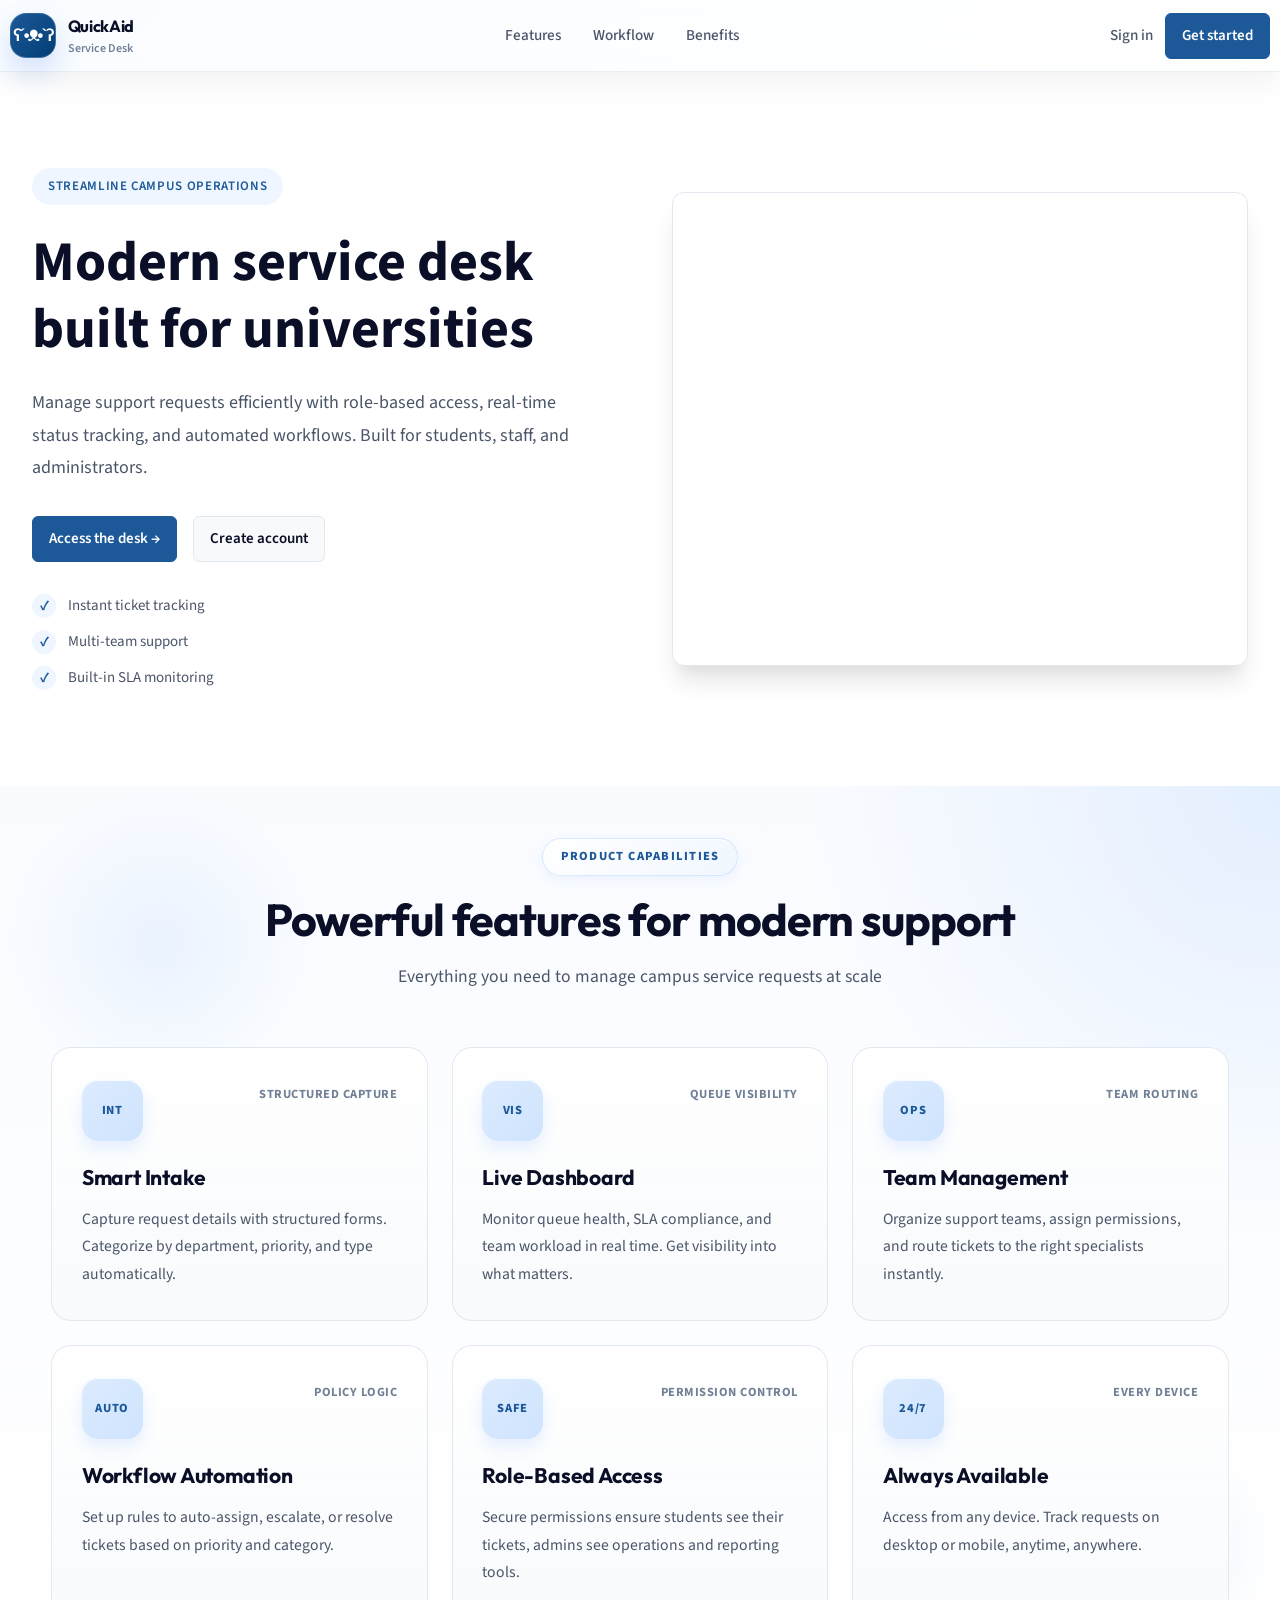
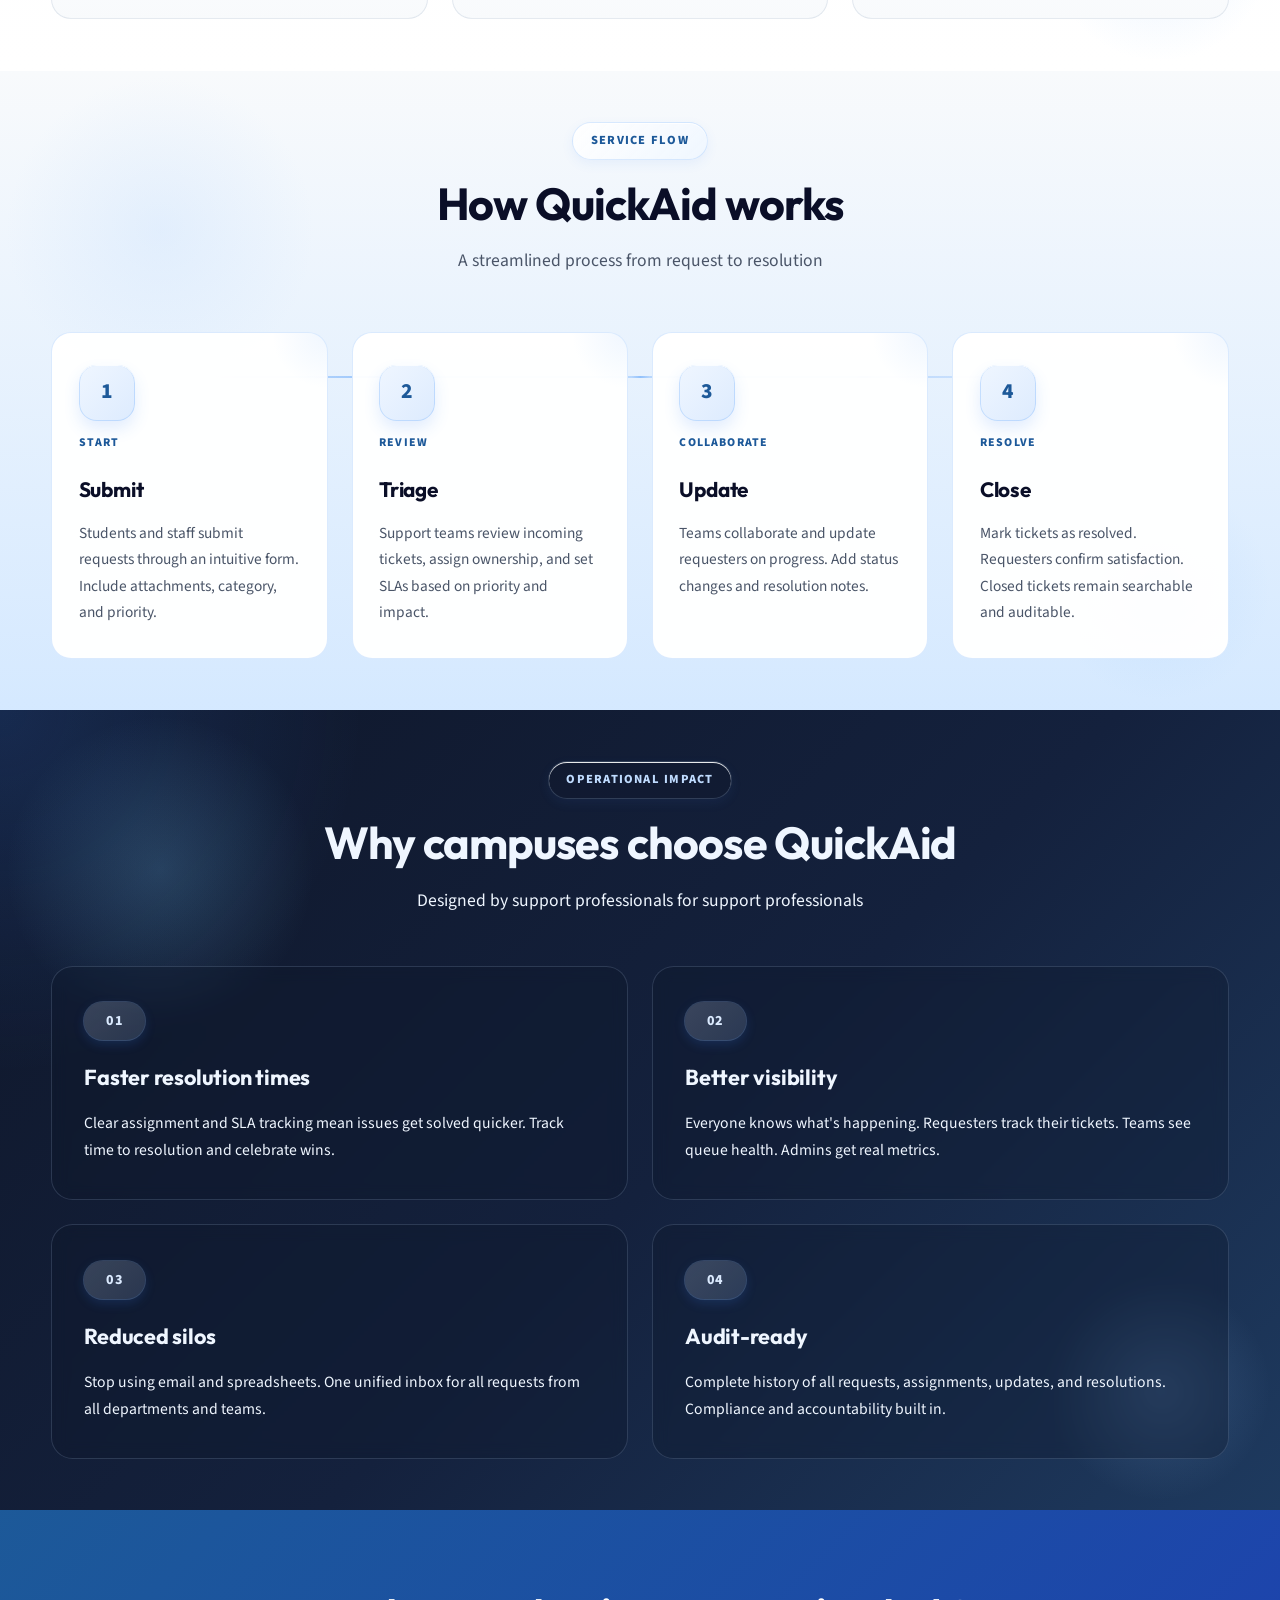
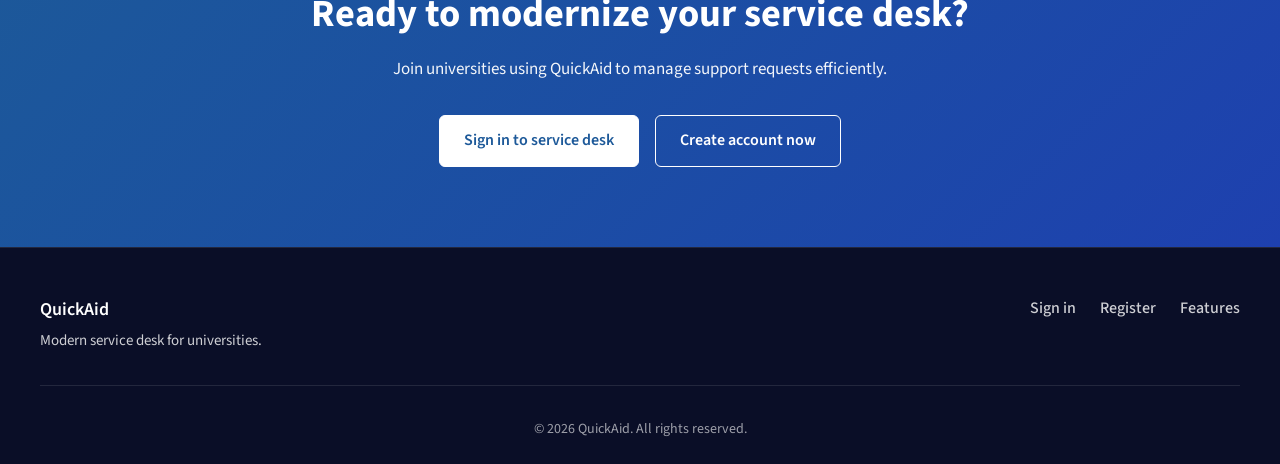
==== commit 5f5431da: "add application insight to frontend" ====
--- a/frontend/index.html
+++ b/frontend/index.html
@@ -14,9 +14,23 @@
     <link rel="stylesheet" href="./branding.css" />
     <link rel="stylesheet" href="./home.css" />
     <script src="./branding.js" defer></script>
+
+    <script type="text/javascript">
+      !function(v,g,o,c,d,n,m){v.EnvConfig=d;v.AppInsightsSdk=n;v[n]=v[n]||function(n){var o=g.createElement("script");o.src=c;g.head.appendChild(o);v[n]=new Microsoft.ApplicationInsights.ApplicationInsights({config:{connectionString:window.QUICKAID_APPINSIGHTS_STRING}})}(m)}(window,document,0,"https://js.monitor.azure.com/scripts/b/ext/ai.cl.2.min.js",0,0,"appInsights");
+
+      // Verify the string was replaced successfully by GitHub Actions before tracking
+      if (window.QUICKAID_APPINSIGHTS_STRING && !window.QUICKAID_APPINSIGHTS_STRING.startsWith("__")) {
+        window.appInsights.loadAppInsights();
+        window.appInsights.trackPageView(); 
+        console.log("Application Insights browser telemetry tracking active.");
+      } else {
+        console.warn("Application Insights connection string is empty or unreplaced.");
+      }
+    </script>
+
   </head>
   <body class="home-page">
-    <a class="skip-link" href="#main-content">Skip to main content</a>
+    <!-- <a class="skip-link" href="#main-content">Skip to main content</a> -->
 
     <header class="home-header">
       <a class="home-brand" href="./index.html" aria-label="QuickAid home">
--- a/frontend/home.css
+++ b/frontend/home.css
@@ -1033,21 +1033,16 @@
 }
 
 /* Features Section */
-.features-section {
-  padding: 5rem 2rem 2rem;
-}
 
 .section-shell {
   position: relative;
-  max-width: 1240px;
   margin: 0 auto;
   padding: clamp(2.5rem, 4vw, 4rem);
   overflow: hidden;
-  border: 1px solid var(--section-shell-border);
-  border-radius: 2rem;
-  background:
-    linear-gradient(180deg, rgba(255, 255, 255, 0.96) 0%, rgba(248, 250, 252, 0.98) 100%);
-  box-shadow: var(--section-shell-shadow);
+  background:radial-gradient(circle at top right, rgba(219, 234, 254, 0.72), 
+  transparent 30%), 
+  linear-gradient(180deg, #f9fbff 0%, #ffffff 100%);
+;
 }
 
 .section-shell::before {
@@ -1076,8 +1071,8 @@
 
 .section-shell-bright {
   background:
-    radial-gradient(circle at top right, rgba(219, 234, 254, 0.72), transparent 30%),
-    linear-gradient(180deg, #f9fbff 0%, #ffffff 100%);
+    linear-gradient(0deg, rgba(211, 232, 255, 0.96) 0%,
+     rgba(248, 250, 252, 0.98) 100%);
 }
 
 .section-shell-dark {
@@ -1211,9 +1206,6 @@
 }
 
 /* Workflow Section */
-.workflow-section {
-  padding: 2rem 2rem 2.5rem;
-}
 
 .workflow-grid {
   position: relative;
@@ -1377,9 +1369,6 @@
 }
 
 /* Benefits Section */
-.benefits-section {
-  padding: 2.5rem 2rem 5rem;
-}
 
 .benefits-grid {
   position: relative;
